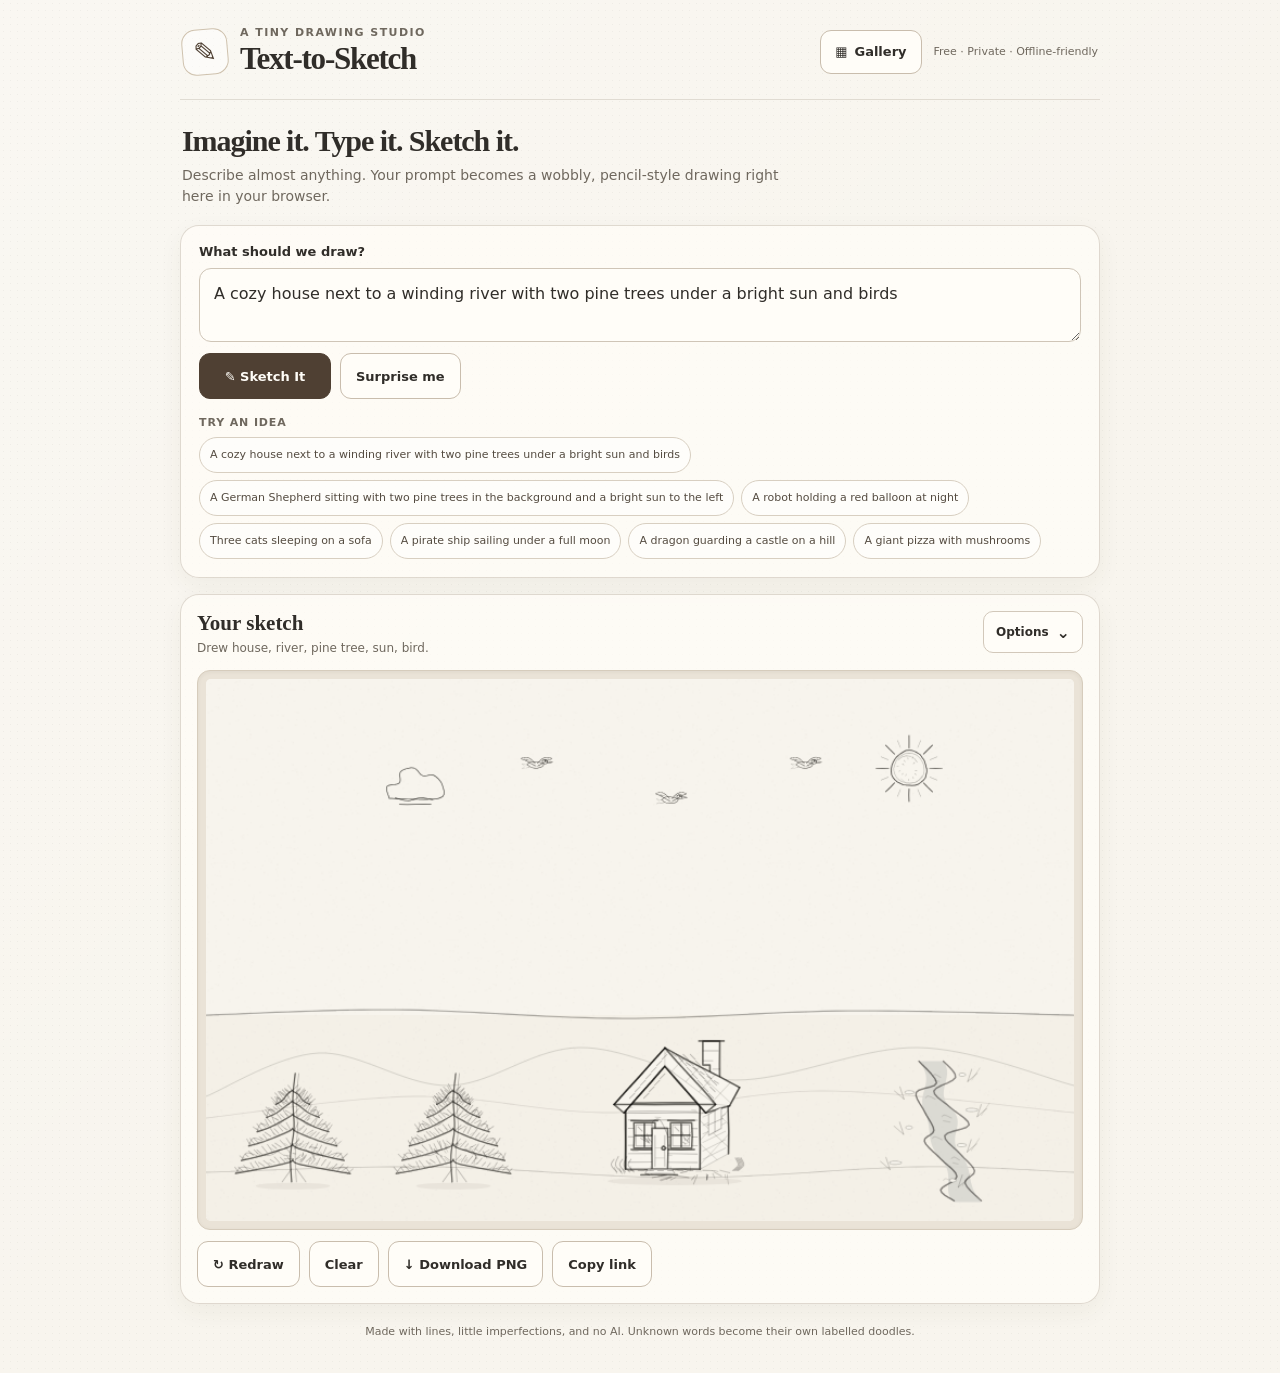
==== index.html @ 25297710 "Extract uploaded ZIP archives" ====
<!doctype html>
<html lang="en">
<head>
  <meta charset="utf-8">
  <meta name="viewport" content="width=device-width, initial-scale=1, viewport-fit=cover">
  <meta name="theme-color" content="#f8f5ee">
  <meta name="description" content="Turn a typed prompt into a hand-drawn pencil sketch. Free, private, offline-friendly and powered by procedural drawing.">
  <title>Text-to-Sketch — a little pencil magic</title>
  <link rel="stylesheet" href="./style.css">
</head>
<body>
  <main class="app-shell">
    <header class="site-header">
      <div class="brand-mark" aria-hidden="true">✎</div>
      <div>
        <p class="eyebrow">A tiny drawing studio</p>
        <h1>Text-to-Sketch</h1>
      </div>
      <nav class="site-nav" aria-label="Main navigation">
        <a class="header-link" href="./gallery.html"><span aria-hidden="true">▦</span> Gallery</a>
      </nav>
      <span class="offline-label">Free · Private · Offline-friendly</span>
    </header>

    <section class="intro" aria-labelledby="intro-title">
      <h2 id="intro-title">Imagine it. Type it. Sketch it.</h2>
      <p>Describe almost anything. Your prompt becomes a wobbly, pencil-style drawing right here in your browser.</p>
    </section>

    <section class="prompt-panel" aria-label="Sketch prompt">
      <label for="prompt">What should we draw?</label>
      <textarea id="prompt" rows="2" maxlength="500" placeholder="A fox reading a book under a tree…" enterkeyhint="go"></textarea>
      <div class="main-actions">
        <button id="sketch-button" class="button button-primary" type="button">✎ Sketch It</button>
        <button id="surprise-button" class="button button-secondary" type="button">Surprise me</button>
      </div>
      <div class="examples-heading">Try an idea</div>
      <div id="examples" class="example-chips" aria-label="Example prompts"></div>
    </section>

    <section id="canvas-wrap" class="canvas-panel" aria-label="Your sketch">
      <div class="canvas-toolbar">
        <div>
          <h2>Your sketch</h2>
          <p id="status" class="status" aria-live="polite" aria-atomic="true">Your sketch will appear here.</p>
        </div>
        <details class="options-menu">
          <summary>Options</summary>
          <div class="options-content">
            <label class="toggle-row" for="colors">
              <span><strong>Colored pencils</strong><small>Use gentle category colors</small></span>
              <input id="colors" type="checkbox">
            </label>
            <label for="background">Background
              <select id="background">
                <option value="auto" selected>Auto</option>
                <option value="scene">Scene</option>
                <option value="none">None</option>
              </select>
            </label>
            <label for="shape">Canvas shape
              <select id="shape">
                <option value="auto" selected>Auto (square on phones)</option>
                <option value="wide">Wide · 800 × 500</option>
                <option value="square">Square · 600 × 600</option>
                <option value="tall">Tall · 500 × 700</option>
              </select>
            </label>
          </div>
        </details>
      </div>
      <div class="paper-frame">
        <canvas id="sketch-canvas" width="800" height="500" role="img" aria-label="Your generated pencil sketch"></canvas>
      </div>
      <div class="canvas-actions">
        <button id="redraw-button" class="button button-secondary" type="button">↻ Redraw</button>
        <button id="clear-button" class="button button-secondary" type="button">Clear</button>
        <button id="download-button" class="button button-secondary" type="button">↓ Download PNG</button>
        <button id="copy-button" class="button button-secondary" type="button">Copy link</button>
      </div>
    </section>

    <footer class="site-footer">
      <p>Made with lines, little imperfections, and no AI. Unknown words become their own labelled doodles.</p>
    </footer>
  </main>

  <script src="./sketchEngine.js"></script>
  <script src="./strokeFont.js"></script>
  <script src="./objects.js"></script>
  <script src="./library/nature.js"></script>
  <script src="./library/animals.js"></script>
  <script src="./library/people.js"></script>
  <script src="./library/buildings.js"></script>
  <script src="./library/vehicles.js"></script>
  <script src="./library/food.js"></script>
  <script src="./library/household.js"></script>
  <script src="./library/tools-tech.js"></script>
  <script src="./library/space-sky.js"></script>
  <script src="./library/symbols.js"></script>
  <script src="./library/fantasy.js"></script>
  <script src="./library/detail-art.js"></script>
  <script src="./illustration-tools.js"></script>
  <script src="./library/advanced-illustrations.js"></script>
  <script src="./parser.js"></script>
  <script src="./layout.js"></script>
  <script src="./app.js"></script>
</body>
</html>
---- style.css ----
/* style.css — warm paper, clear controls and phone-first layout. */
:root {
  color-scheme: light;
  --paper: #f8f5ee;
  --paper-deep: #eee8dc;
  --ink: #302d29;
  --muted: #6f685e;
  --line: #d9d0c2;
  --accent: #705c49;
  --accent-dark: #4f4033;
  --focus: #315e80;
  font-family: ui-rounded, "Segoe UI", system-ui, -apple-system, BlinkMacSystemFont, sans-serif;
  font-synthesis: none;
  text-rendering: optimizeLegibility;
}

* {
  box-sizing: border-box;
}

html {
  min-width: 320px;
  background: var(--paper);
}

body {
  min-height: 100vh;
  margin: 0;
  color: var(--ink);
  background-color: var(--paper);
  background-image:
    radial-gradient(rgba(85, 72, 55, 0.055) 0.55px, transparent 0.7px),
    linear-gradient(135deg, rgba(255, 255, 255, 0.25), transparent 55%);
  background-size: 7px 7px, auto;
}

button,
textarea,
select,
input {
  font: inherit;
}

button,
select,
summary,
input {
  -webkit-tap-highlight-color: transparent;
}

button:focus-visible,
textarea:focus-visible,
select:focus-visible,
summary:focus-visible,
input:focus-visible {
  outline: 3px solid var(--focus);
  outline-offset: 3px;
}

.app-shell {
  width: min(100% - 28px, 920px);
  margin: 0 auto;
  padding: max(18px, env(safe-area-inset-top)) 0 max(28px, env(safe-area-inset-bottom));
}

.site-header {
  display: flex;
  align-items: center;
  gap: 12px;
  padding: 8px 2px 22px;
  border-bottom: 1px solid rgba(125, 111, 92, 0.2);
}

.site-nav {
  margin-left: auto;
}

.header-link {
  display: inline-flex;
  min-height: 44px;
  align-items: center;
  justify-content: center;
  gap: 7px;
  padding: 9px 14px;
  border: 1px solid #c9bdad;
  border-radius: 11px;
  color: var(--ink);
  background: #fffdf8;
  font-size: 13px;
  font-weight: 800;
  text-decoration: none;
  white-space: nowrap;
}

.header-link:hover {
  background: #f0e9dd;
}

.header-link:focus-visible {
  outline: 3px solid var(--focus);
  outline-offset: 3px;
}

.brand-mark {
  display: grid;
  width: 46px;
  height: 46px;
  flex: 0 0 46px;
  place-items: center;
  border: 1px solid #cfc2ae;
  border-radius: 14px;
  color: var(--accent-dark);
  background: rgba(255, 255, 255, 0.48);
  font-size: 28px;
  transform: rotate(-5deg);
}

.eyebrow {
  margin: 0 0 2px;
  color: var(--muted);
  font-size: 11px;
  font-weight: 800;
  letter-spacing: 0.13em;
  text-transform: uppercase;
}

h1,
h2,
p {
  margin-top: 0;
}

h1 {
  margin-bottom: 0;
  font-family: Georgia, "Times New Roman", serif;
  font-size: clamp(24px, 5vw, 31px);
  font-weight: 700;
  letter-spacing: -0.04em;
}

.offline-label {
  color: var(--muted);
  font-size: 11px;
  text-align: right;
}

.intro {
  padding: 24px 2px 18px;
}

.intro h2 {
  margin-bottom: 7px;
  font-family: Georgia, "Times New Roman", serif;
  font-size: clamp(22px, 4.6vw, 30px);
  letter-spacing: -0.035em;
}

.intro p {
  max-width: 620px;
  margin-bottom: 0;
  color: var(--muted);
  font-size: 14px;
  line-height: 1.5;
}

.prompt-panel,
.canvas-panel {
  border: 1px solid rgba(132, 117, 96, 0.25);
  border-radius: 19px;
  background: rgba(255, 253, 247, 0.74);
  box-shadow: 0 8px 24px rgba(81, 65, 43, 0.055);
}

.prompt-panel {
  padding: 18px;
}

.prompt-panel > label {
  display: block;
  margin-bottom: 9px;
  font-size: 13px;
  font-weight: 800;
}

textarea {
  display: block;
  width: 100%;
  min-height: 66px;
  resize: vertical;
  padding: 13px 14px;
  border: 1px solid #cfc5b7;
  border-radius: 12px;
  color: var(--ink);
  background: #fffdf8;
  font-size: 16px;
  line-height: 1.45;
}

textarea::placeholder {
  color: #8a8176;
}

.main-actions,
.canvas-actions {
  display: flex;
  flex-wrap: wrap;
  gap: 9px;
}

.main-actions {
  margin-top: 11px;
}

.button {
  display: inline-flex;
  min-height: 46px;
  align-items: center;
  justify-content: center;
  gap: 7px;
  padding: 10px 15px;
  border: 1px solid #c9bdad;
  border-radius: 11px;
  color: var(--ink);
  background: #fffdf8;
  cursor: pointer;
  font-size: 13px;
  font-weight: 750;
  transition: background-color 120ms ease, transform 120ms ease;
}

.button:active,
.example-chip:active {
  transform: translateY(1px);
}

.button-primary {
  min-width: 132px;
  border-color: var(--accent-dark);
  color: #fffdf8;
  background: var(--accent-dark);
}

.button-primary:hover {
  background: #675441;
}

.button-secondary:hover,
.example-chip:hover {
  background: #f0e9dd;
}

.examples-heading {
  margin: 17px 0 8px;
  color: var(--muted);
  font-size: 11px;
  font-weight: 800;
  letter-spacing: 0.08em;
  text-transform: uppercase;
}

.example-chips {
  display: flex;
  flex-wrap: wrap;
  gap: 7px;
}

.example-chip {
  min-height: 36px;
  padding: 7px 10px;
  border: 1px solid #d8cfc1;
  border-radius: 999px;
  color: #544b40;
  background: rgba(255, 255, 255, 0.56);
  cursor: pointer;
  font-size: 11px;
  line-height: 1.3;
  text-align: left;
}

.canvas-panel {
  margin-top: 16px;
  padding: 16px;
  scroll-margin-top: 12px;
}

.canvas-toolbar {
  display: flex;
  align-items: flex-start;
  justify-content: space-between;
  gap: 14px;
  margin-bottom: 12px;
}

.canvas-toolbar h2 {
  margin: 0 0 4px;
  font-family: Georgia, "Times New Roman", serif;
  font-size: 21px;
}

.status {
  max-width: 590px;
  margin: 0;
  color: var(--muted);
  font-size: 12px;
  line-height: 1.45;
}

.options-menu {
  position: relative;
  flex: 0 0 auto;
}

.options-menu summary {
  display: flex;
  min-height: 42px;
  align-items: center;
  padding: 7px 12px;
  border: 1px solid #d2c8ba;
  border-radius: 10px;
  background: #fffdf8;
  cursor: pointer;
  font-size: 12px;
  font-weight: 800;
  list-style: none;
}

.options-menu summary::-webkit-details-marker {
  display: none;
}

.options-menu summary::after {
  margin-left: 8px;
  content: "⌄";
  font-size: 16px;
}

.options-content {
  position: absolute;
  z-index: 3;
  top: calc(100% + 8px);
  right: 0;
  display: grid;
  width: min(280px, calc(100vw - 48px));
  gap: 13px;
  padding: 14px;
  border: 1px solid #d2c8ba;
  border-radius: 12px;
  background: #fffdf8;
  box-shadow: 0 12px 28px rgba(54, 44, 32, 0.14);
}

.options-content > label:not(.toggle-row) {
  display: grid;
  gap: 6px;
  font-size: 12px;
  font-weight: 750;
}

.options-content select {
  width: 100%;
  min-height: 40px;
  padding: 7px 9px;
  border: 1px solid #cfc5b7;
  border-radius: 8px;
  color: var(--ink);
  background: #fff;
  font-size: 13px;
}

.toggle-row {
  display: flex;
  align-items: center;
  justify-content: space-between;
  gap: 12px;
}

.toggle-row strong,
.toggle-row small {
  display: block;
}

.toggle-row strong {
  font-size: 12px;
}

.toggle-row small {
  margin-top: 3px;
  color: var(--muted);
  font-size: 10px;
}

.toggle-row input {
  width: 20px;
  height: 20px;
  accent-color: var(--accent-dark);
}

.paper-frame {
  overflow: hidden;
  padding: 8px;
  border: 1px solid #d6ccbc;
  border-radius: 13px;
  background: #eae3d7;
  box-shadow: inset 0 1px 4px rgba(59, 48, 34, 0.06);
}

#sketch-canvas {
  display: block;
  width: 100%;
  height: auto;
  max-width: 100%;
  border-radius: 5px;
  background: var(--paper);
  touch-action: pan-y;
}

.canvas-actions {
  margin-top: 11px;
}

.site-footer {
  padding: 20px 4px 4px;
  color: var(--muted);
  font-size: 11px;
  line-height: 1.5;
  text-align: center;
}

.site-footer p {
  margin-bottom: 0;
}

@media (max-width: 600px) {
  .app-shell {
    width: min(100% - 20px, 920px);
    padding-top: max(12px, env(safe-area-inset-top));
  }

  .site-header {
    gap: 9px;
    padding-bottom: 16px;
  }

  .brand-mark {
    width: 40px;
    height: 40px;
    flex-basis: 40px;
  }

  .offline-label {
    display: none;
  }

  .site-nav {
    margin-left: auto;
  }

  .header-link {
    min-height: 42px;
    padding: 8px 11px;
  }

  .intro {
    padding: 18px 2px 14px;
  }

  .prompt-panel,
  .canvas-panel {
    padding: 13px;
    border-radius: 15px;
  }

  .canvas-toolbar {
    gap: 8px;
  }

  .canvas-toolbar h2 {
    font-size: 19px;
  }

  .status {
    max-width: 220px;
    font-size: 11px;
  }

  .canvas-actions .button {
    flex: 1 1 calc(50% - 6px);
  }

  .main-actions .button {
    flex: 1 1 auto;
  }

  .paper-frame {
    padding: 5px;
  }
}

@media (prefers-reduced-motion: reduce) {
  *,
  *::before,
  *::after {
    scroll-behavior: auto !important;
    transition-duration: 0.01ms !important;
  }
}
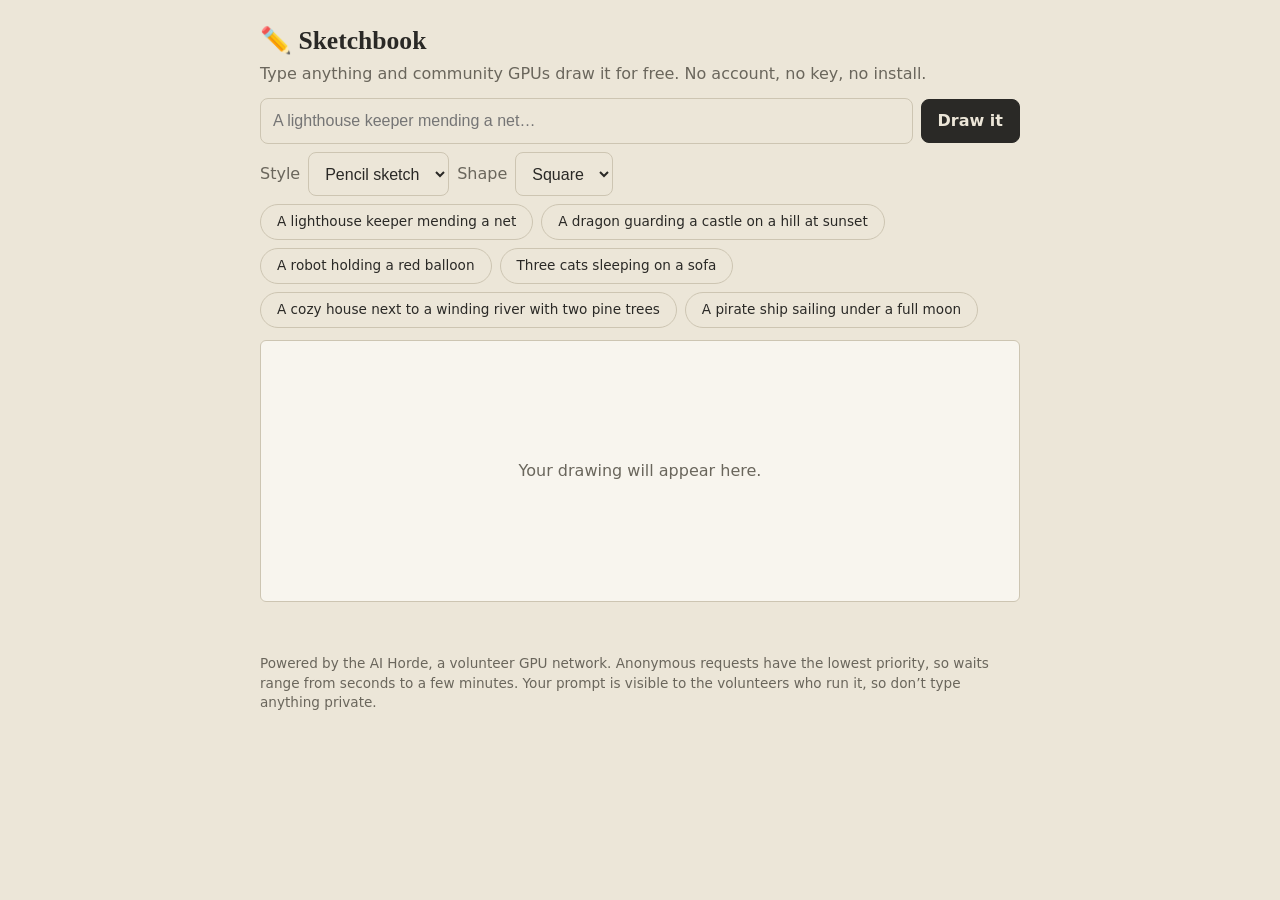
==== commit 2359b710: "Add files via upload" ====
--- a/index.html
+++ b/index.html
@@ -1,109 +1,83 @@
 <!doctype html>
-<html lang="en">
-<head>
-  <meta charset="utf-8">
-  <meta name="viewport" content="width=device-width, initial-scale=1, viewport-fit=cover">
-  <meta name="theme-color" content="#f8f5ee">
-  <meta name="description" content="Turn a typed prompt into a hand-drawn pencil sketch. Free, private, offline-friendly and powered by procedural drawing.">
-  <title>Text-to-Sketch — a little pencil magic</title>
-  <link rel="stylesheet" href="./style.css">
-</head>
-<body>
-  <main class="app-shell">
-    <header class="site-header">
-      <div class="brand-mark" aria-hidden="true">✎</div>
-      <div>
-        <p class="eyebrow">A tiny drawing studio</p>
-        <h1>Text-to-Sketch</h1>
-      </div>
-      <nav class="site-nav" aria-label="Main navigation">
-        <a class="header-link" href="./gallery.html"><span aria-hidden="true">▦</span> Gallery</a>
-      </nav>
-      <span class="offline-label">Free · Private · Offline-friendly</span>
-    </header>
-
-    <section class="intro" aria-labelledby="intro-title">
-      <h2 id="intro-title">Imagine it. Type it. Sketch it.</h2>
-      <p>Describe almost anything. Your prompt becomes a wobbly, pencil-style drawing right here in your browser.</p>
-    </section>
-
-    <section class="prompt-panel" aria-label="Sketch prompt">
-      <label for="prompt">What should we draw?</label>
-      <textarea id="prompt" rows="2" maxlength="500" placeholder="A fox reading a book under a tree…" enterkeyhint="go"></textarea>
-      <div class="main-actions">
-        <button id="sketch-button" class="button button-primary" type="button">✎ Sketch It</button>
-        <button id="surprise-button" class="button button-secondary" type="button">Surprise me</button>
-      </div>
-      <div class="examples-heading">Try an idea</div>
-      <div id="examples" class="example-chips" aria-label="Example prompts"></div>
-    </section>
-
-    <section id="canvas-wrap" class="canvas-panel" aria-label="Your sketch">
-      <div class="canvas-toolbar">
-        <div>
-          <h2>Your sketch</h2>
-          <p id="status" class="status" aria-live="polite" aria-atomic="true">Your sketch will appear here.</p>
-        </div>
-        <details class="options-menu">
-          <summary>Options</summary>
-          <div class="options-content">
-            <label class="toggle-row" for="colors">
-              <span><strong>Colored pencils</strong><small>Use gentle category colors</small></span>
-              <input id="colors" type="checkbox">
-            </label>
-            <label for="background">Background
-              <select id="background">
-                <option value="auto" selected>Auto</option>
-                <option value="scene">Scene</option>
-                <option value="none">None</option>
-              </select>
-            </label>
-            <label for="shape">Canvas shape
-              <select id="shape">
-                <option value="auto" selected>Auto (square on phones)</option>
-                <option value="wide">Wide · 800 × 500</option>
-                <option value="square">Square · 600 × 600</option>
-                <option value="tall">Tall · 500 × 700</option>
-              </select>
-            </label>
-          </div>
-        </details>
-      </div>
-      <div class="paper-frame">
-        <canvas id="sketch-canvas" width="800" height="500" role="img" aria-label="Your generated pencil sketch"></canvas>
-      </div>
-      <div class="canvas-actions">
-        <button id="redraw-button" class="button button-secondary" type="button">↻ Redraw</button>
-        <button id="clear-button" class="button button-secondary" type="button">Clear</button>
-        <button id="download-button" class="button button-secondary" type="button">↓ Download PNG</button>
-        <button id="copy-button" class="button button-secondary" type="button">Copy link</button>
-      </div>
-    </section>
-
-    <footer class="site-footer">
-      <p>Made with lines, little imperfections, and no AI. Unknown words become their own labelled doodles.</p>
-    </footer>
-  </main>
-
-  <script src="./sketchEngine.js"></script>
-  <script src="./strokeFont.js"></script>
-  <script src="./objects.js"></script>
-  <script src="./library/nature.js"></script>
-  <script src="./library/animals.js"></script>
-  <script src="./library/people.js"></script>
-  <script src="./library/buildings.js"></script>
-  <script src="./library/vehicles.js"></script>
-  <script src="./library/food.js"></script>
-  <script src="./library/household.js"></script>
-  <script src="./library/tools-tech.js"></script>
-  <script src="./library/space-sky.js"></script>
-  <script src="./library/symbols.js"></script>
-  <script src="./library/fantasy.js"></script>
-  <script src="./library/detail-art.js"></script>
-  <script src="./illustration-tools.js"></script>
-  <script src="./library/advanced-illustrations.js"></script>
-  <script src="./parser.js"></script>
-  <script src="./layout.js"></script>
-  <script src="./app.js"></script>
-</body>
-</html>
+<html lang="en"><head><meta charset="utf-8">
+<meta name="viewport" content="width=device-width, initial-scale=1, viewport-fit=cover">
+<meta name="color-scheme" content="light dark">
+<title>Sketchbook: free text-to-image</title>
+<style>
+:root{--bg:#ece6d8;--ink:#2a2926;--mut:#6a665c;--line:#cdc5b2;--paper:#f8f5ee;box-sizing:border-box;padding-top:env(safe-area-inset-top,0px);padding-bottom:env(safe-area-inset-bottom,0px)}
+@media (prefers-color-scheme:dark){:root:not([data-theme="light"]){--bg:#1c1b18;--ink:#ece7da;--mut:#a29c8c;--line:#3a3831}}
+:root[data-theme="dark"]{--bg:#1c1b18;--ink:#ece7da;--mut:#a29c8c;--line:#3a3831}
+html{scroll-padding-top:env(safe-area-inset-top,0px)}
+[hidden]{display:none!important}
+body{margin:0;background:var(--bg);color:var(--ink);font:16px/1.45 ui-sans-serif,system-ui,-apple-system,"Segoe UI",Roboto,sans-serif}
+main{max-width:760px;margin:0 auto;padding:16px}
+h1{font:600 1.6rem/1.2 Georgia,"Times New Roman",serif;margin:.4em 0 .2em}
+.sub,.hint{color:var(--mut);margin:.2em 0 .8em}.hint{font-size:.85rem}
+.row{display:flex;gap:8px;flex-wrap:wrap;align-items:center;margin:8px 0}
+input,select{min-height:44px;padding:0 12px;font-size:16px;border:1px solid var(--line);border-radius:8px;background:transparent;color:var(--ink)}
+input{flex:1 1 260px}
+select option{color:#000}
+button,.btn{display:inline-flex;align-items:center;min-height:44px;padding:0 16px;font:inherit;font-weight:600;border-radius:8px;border:1px solid var(--ink);background:var(--ink);color:var(--bg);cursor:pointer;text-decoration:none}
+button.g,.btn.g{background:transparent;color:var(--ink)}
+button:disabled{opacity:.5;cursor:wait}
+.chips button{font-weight:400;font-size:.85rem;min-height:36px;border-radius:99px;border-color:var(--line)}
+:focus-visible{outline:2px solid var(--ink);outline-offset:2px}
+.sheet{min-height:260px;display:flex;align-items:center;justify-content:center;background:var(--paper);color:#6a665c;border:1px solid var(--line);border-radius:6px;margin:12px 0;overflow:hidden}
+.sheet img{display:block;max-width:100%;height:auto}
+#st{min-height:1.5em;margin:.4em 0}
+label{display:flex;align-items:center;gap:8px;color:var(--mut)}
+</style></head><body><main>
+<h1>✏️ Sketchbook</h1>
+<p class="sub">Type anything and community GPUs draw it for free. No account, no key, no install.</p>
+<div class="row"><input id="q" aria-label="What should I draw?" placeholder="A lighthouse keeper mending a net…" enterkeyhint="go" autocomplete="off"><button id="go">Draw it</button></div>
+<div class="row"><label>Style <select id="sty"><option value="pencil">Pencil sketch</option><option value="ink">Ink drawing</option><option value="water">Watercolor</option><option value="none">No style</option></select></label>
+<label>Shape <select id="shp"><option value="sq">Square</option><option value="wide">Wide</option><option value="tall">Tall</option></select></label></div>
+<div class="row chips" id="ch"></div>
+<div class="sheet"><img id="img" alt="" hidden><p id="ph">Your drawing will appear here.</p></div>
+<p id="st" aria-live="polite"></p>
+<div class="row"><button id="cx" class="g" hidden>Cancel</button><a id="op" class="btn g" target="_blank" rel="noopener" hidden>Open full image</a><button id="sv" class="g" hidden>Save</button></div>
+<p class="hint">Powered by the AI Horde, a volunteer GPU network. Anonymous requests have the lowest priority, so waits range from seconds to a few minutes. Your prompt is visible to the volunteers who run it, so don’t type anything private.</p>
+</main>
+<script>
+(()=>{
+const API='https://aihorde.net/api/v2',KEY='0000000000',$=id=>document.getElementById(id);
+const q=$('q'),st=$('st'),img=$('img'),go=$('go'),cx=$('cx'),op=$('op'),sv=$('sv'),ph=$('ph');
+const NEG='### color, photo, text, watermark, signature, blurry, deformed, ugly';
+const STY={pencil:['pencil sketch of ',', graphite on paper, hand-drawn, cross-hatching, detailed shading, white paper background'],ink:['ink drawing of ',', pen and ink, bold linework, hatching, white background'],water:['watercolor painting of ',', soft washes, paper texture, delicate detail'],none:['','']};
+const SHP={sq:[512,512],wide:[576,448],tall:[448,576]};
+const sleep=ms=>new Promise(r=>setTimeout(r,ms));
+let tid=0,rid=null;
+async function api(path,opt){const r=await fetch(API+path,opt);let j=null;try{j=await r.json()}catch(e){}if(!r.ok)throw new Error((j&&(j.message||JSON.stringify(j.errors||j)))||('HTTP '+r.status));return j}
+function busy(b){go.disabled=b;cx.hidden=!b;if(b){op.hidden=sv.hidden=true}}
+async function draw(){
+const t=q.value.trim();if(!t){st.textContent='Type something to draw first.';return}
+const s=STY[$('sty').value],[w,h]=SHP[$('shp').value],id=++tid;
+busy(true);img.hidden=true;ph.hidden=false;ph.textContent='Drawing…';st.textContent='Sending your prompt…';
+try{
+const hd={'Content-Type':'application/json',apikey:KEY};
+const sub=await api('/generate/async',{method:'POST',headers:hd,body:JSON.stringify({prompt:s[0]+t+s[1]+' '+NEG,params:{sampler_name:'k_euler_a',cfg_scale:7,width:w,height:h,steps:25,n:1},nsfw:false,censor_nsfw:true,trusted_workers:false})});
+rid=sub.id;const t0=Date.now();
+while(id===tid){
+await sleep(2500);
+const c=await api('/generate/check/'+rid,{headers:{apikey:KEY}});
+if(c.faulted)throw new Error('the network could not complete this request. Try again.');
+if(c.done||c.finished)break;
+st.textContent=(c.processing?'Drawing… ':'In the queue… ')+(c.queue_position?'Position '+c.queue_position+'. ':'')+(c.wait_time?'About '+c.wait_time+' s.':'');
+if(Date.now()-t0>420000)throw new Error('timed out after 7 minutes because the queue is busy. Try again later.');
+}
+if(id!==tid)return;
+const res=await api('/generate/status/'+rid,{headers:{apikey:KEY}});
+const g=res.generations&&res.generations[0];
+if(!g||!g.img)throw new Error('no image came back (it may have been filtered). Try rewording.');
+img.src=g.img.indexOf('http')==0?g.img:'data:image/webp;base64,'+g.img;
+img.alt=t;img.hidden=false;ph.hidden=true;op.href=img.src;op.hidden=sv.hidden=false;
+st.textContent='Done'+(g.worker_name?' (drawn by a volunteer GPU).':'.');
+}catch(e){if(id===tid){ph.textContent='Nothing drawn yet.';st.textContent='Couldn’t draw that: '+e.message}}
+finally{if(id===tid)busy(false)}}
+cx.onclick=()=>{tid++;if(rid)fetch(API+'/generate/status/'+rid,{method:'DELETE',headers:{apikey:KEY}}).catch(()=>{});busy(false);ph.textContent='Cancelled.';st.textContent=''};
+sv.onclick=async()=>{try{const b=await (await fetch(img.src)).blob(),a=document.createElement('a');a.href=URL.createObjectURL(b);a.download='sketch.webp';a.click()}catch(e){window.open(img.src,'_blank')}};
+go.onclick=draw;
+q.addEventListener('keydown',e=>{if(e.key=='Enter'){q.blur();draw()}});
+['A lighthouse keeper mending a net','A dragon guarding a castle on a hill at sunset','A robot holding a red balloon','Three cats sleeping on a sofa','A cozy house next to a winding river with two pine trees','A pirate ship sailing under a full moon'].forEach(t=>{const b=document.createElement('button');b.className='g';b.textContent=t;b.onclick=()=>{q.value=t;draw()};$('ch').appendChild(b)});
+})();
+</script></body></html>
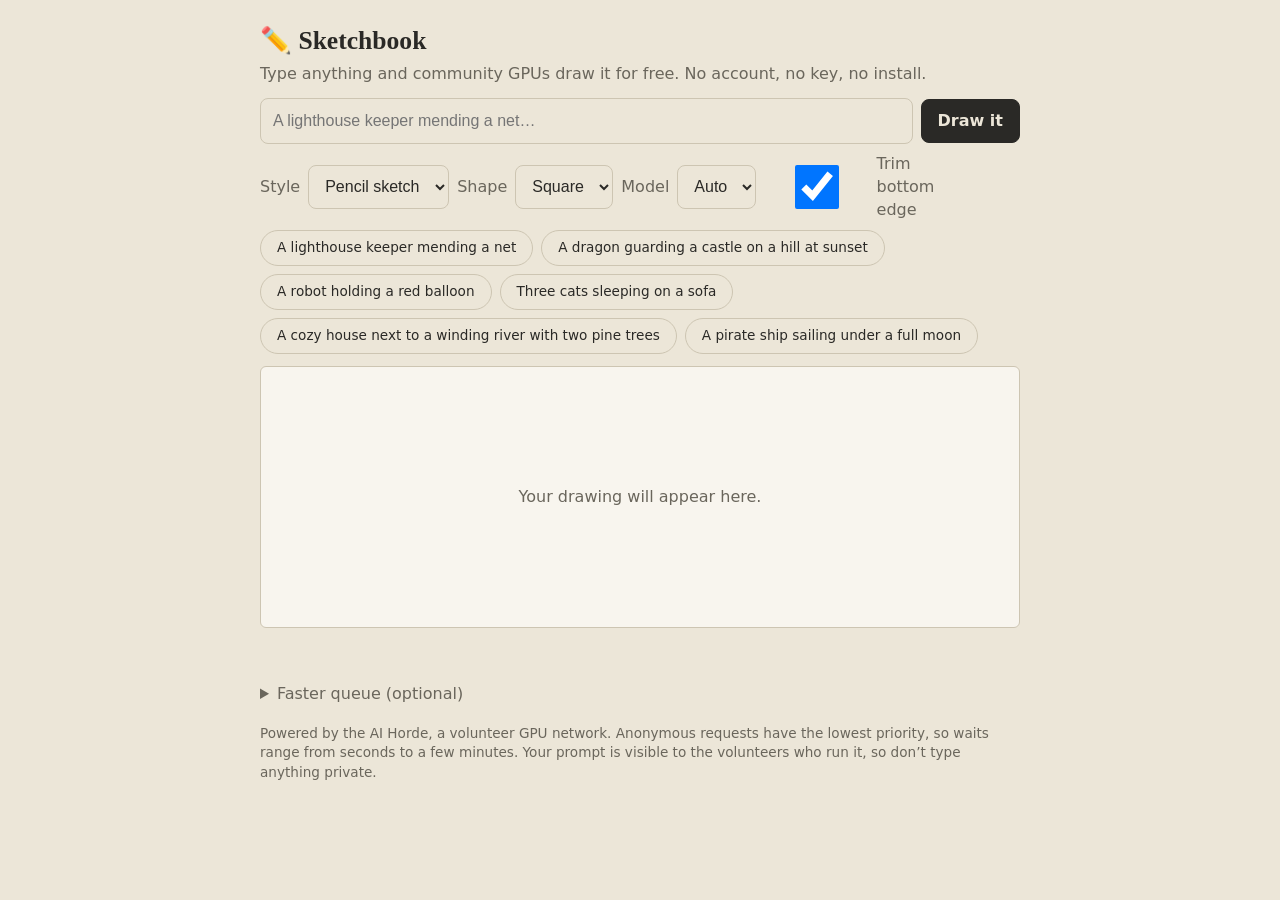
==== commit 8a78c8f6: "Add files via upload" ====
--- a/index.html
+++ b/index.html
@@ -26,24 +26,31 @@
 .sheet img{display:block;max-width:100%;height:auto}
 #st{min-height:1.5em;margin:.4em 0}
 label{display:flex;align-items:center;gap:8px;color:var(--mut)}
+.sheet.crop img{width:100%;height:auto;aspect-ratio:var(--ar);object-fit:cover;object-position:top}
+details{margin:10px 0;color:var(--mut)}summary{cursor:pointer;min-height:32px}
+details input{width:100%;box-sizing:border-box;margin-top:6px}
+select{max-width:100%}
 </style></head><body><main>
 <h1>✏️ Sketchbook</h1>
 <p class="sub">Type anything and community GPUs draw it for free. No account, no key, no install.</p>
 <div class="row"><input id="q" aria-label="What should I draw?" placeholder="A lighthouse keeper mending a net…" enterkeyhint="go" autocomplete="off"><button id="go">Draw it</button></div>
 <div class="row"><label>Style <select id="sty"><option value="pencil">Pencil sketch</option><option value="ink">Ink drawing</option><option value="water">Watercolor</option><option value="none">No style</option></select></label>
-<label>Shape <select id="shp"><option value="sq">Square</option><option value="wide">Wide</option><option value="tall">Tall</option></select></label></div>
+<label>Shape <select id="shp"><option value="sq">Square</option><option value="wide">Wide</option><option value="tall">Tall</option></select></label>
+<label>Model <select id="mdl"><option value="">Auto</option></select></label>
+<label><input type="checkbox" id="crp" checked> Trim bottom edge</label></div>
 <div class="row chips" id="ch"></div>
-<div class="sheet"><img id="img" alt="" hidden><p id="ph">Your drawing will appear here.</p></div>
+<div class="sheet" id="sheet"><img id="img" alt="" hidden><p id="ph">Your drawing will appear here.</p></div>
 <p id="st" aria-live="polite"></p>
 <div class="row"><button id="cx" class="g" hidden>Cancel</button><a id="op" class="btn g" target="_blank" rel="noopener" hidden>Open full image</a><button id="sv" class="g" hidden>Save</button></div>
+<details><summary>Faster queue (optional)</summary><p class="hint">A free AI Horde account gets higher priority than anonymous use. <a href="https://aihorde.net/register" target="_blank" rel="noopener">Register</a>, then paste your key here. It stays on this device.</p><input id="key" type="password" aria-label="AI Horde API key" placeholder="Your API key" autocomplete="off"></details>
 <p class="hint">Powered by the AI Horde, a volunteer GPU network. Anonymous requests have the lowest priority, so waits range from seconds to a few minutes. Your prompt is visible to the volunteers who run it, so don’t type anything private.</p>
 </main>
 <script>
 (()=>{
-const API='https://aihorde.net/api/v2',KEY='0000000000',$=id=>document.getElementById(id);
-const q=$('q'),st=$('st'),img=$('img'),go=$('go'),cx=$('cx'),op=$('op'),sv=$('sv'),ph=$('ph');
-const NEG='### color, photo, text, watermark, signature, blurry, deformed, ugly';
-const STY={pencil:['pencil sketch of ',', graphite on paper, hand-drawn, cross-hatching, detailed shading, white paper background'],ink:['ink drawing of ',', pen and ink, bold linework, hatching, white background'],water:['watercolor painting of ',', soft washes, paper texture, delicate detail'],none:['','']};
+const API='https://aihorde.net/api/v2',$=id=>document.getElementById(id);let KEY='0000000000';
+const q=$('q'),st=$('st'),img=$('img'),go=$('go'),cx=$('cx'),op=$('op'),sv=$('sv'),ph=$('ph'),mdl=$('mdl'),crp=$('crp'),keyIn=$('key'),sheet=$('sheet');
+const NEGB='(signature:1.5), (watermark:1.5), (text:1.4), letters, writing, caption, logo, border, frame, blurry, deformed, bad anatomy, extra limbs, duplicate, low quality';
+const STY={pencil:['detailed graphite pencil drawing of ',', fine cross-hatching, soft shading, hand-drawn artwork filling the whole frame, plain white background',', color, photo'],ink:['pen and ink drawing of ',', crisp linework, hatching, artwork filling the whole frame, plain white background',', color, photo'],water:['watercolor painting of ',', soft washes, delicate detail, artwork filling the whole frame',''],none:['','','']};
 const SHP={sq:[512,512],wide:[576,448],tall:[448,576]};
 const sleep=ms=>new Promise(r=>setTimeout(r,ms));
 let tid=0,rid=null;
@@ -51,11 +58,14 @@
 function busy(b){go.disabled=b;cx.hidden=!b;if(b){op.hidden=sv.hidden=true}}
 async function draw(){
 const t=q.value.trim();if(!t){st.textContent='Type something to draw first.';return}
-const s=STY[$('sty').value],[w,h]=SHP[$('shp').value],id=++tid;
+const s=STY[$('sty').value],m=mdl.value,fx=/flux/i.test(m),xl=/xl|pony|juggernaut|albedo/i.test(m),id=++tid,dim=$('shp').value,SZ={sq:[512,512],wide:[576,448],tall:[448,576]},BIG={sq:[1024,1024],wide:[1152,896],tall:[896,1152]};
+let [w,h]=(xl?BIG:SZ)[dim];KEY=keyIn.value.trim()||'0000000000';
 busy(true);img.hidden=true;ph.hidden=false;ph.textContent='Drawing…';st.textContent='Sending your prompt…';
 try{
 const hd={'Content-Type':'application/json',apikey:KEY};
-const sub=await api('/generate/async',{method:'POST',headers:hd,body:JSON.stringify({prompt:s[0]+t+s[1]+' '+NEG,params:{sampler_name:'k_euler_a',cfg_scale:7,width:w,height:h,steps:25,n:1},nsfw:false,censor_nsfw:true,trusted_workers:false})});
+const send=(w,h)=>api('/generate/async',{method:'POST',headers:hd,body:JSON.stringify({prompt:s[0]+t+s[1]+' ### '+NEGB+s[2],models:m?[m]:undefined,params:{sampler_name:fx?'k_euler':'k_euler_a',cfg_scale:fx?1:7,width:w,height:h,steps:fx?8:28,n:1},nsfw:false,censor_nsfw:true,trusted_workers:false})});
+let sub;try{sub=await send(w,h)}catch(e){if(xl&&/kudos/i.test(e.message)){[w,h]=SZ[dim];st.textContent='That size needs kudos, retrying smaller…';sub=await send(w,h)}else throw e}
+sheet.style.setProperty('--ar',(w/(h*.92)).toFixed(4));
 rid=sub.id;const t0=Date.now();
 while(id===tid){
 await sleep(2500);
@@ -70,13 +80,16 @@
 const g=res.generations&&res.generations[0];
 if(!g||!g.img)throw new Error('no image came back (it may have been filtered). Try rewording.');
 img.src=g.img.indexOf('http')==0?g.img:'data:image/webp;base64,'+g.img;
-img.alt=t;img.hidden=false;ph.hidden=true;op.href=img.src;op.hidden=sv.hidden=false;
-st.textContent='Done'+(g.worker_name?' (drawn by a volunteer GPU).':'.');
+img.alt=t;sheet.classList.toggle('crop',crp.checked);img.hidden=false;ph.hidden=true;op.href=img.src;op.hidden=sv.hidden=false;
+st.textContent='Done'+(g.model?' with '+g.model:'')+'.';
 }catch(e){if(id===tid){ph.textContent='Nothing drawn yet.';st.textContent='Couldn’t draw that: '+e.message}}
 finally{if(id===tid)busy(false)}}
 cx.onclick=()=>{tid++;if(rid)fetch(API+'/generate/status/'+rid,{method:'DELETE',headers:{apikey:KEY}}).catch(()=>{});busy(false);ph.textContent='Cancelled.';st.textContent=''};
-sv.onclick=async()=>{try{const b=await (await fetch(img.src)).blob(),a=document.createElement('a');a.href=URL.createObjectURL(b);a.download='sketch.webp';a.click()}catch(e){window.open(img.src,'_blank')}};
-go.onclick=draw;
+sv.onclick=async()=>{try{let o=await (await fetch(img.src)).blob();if(crp.checked){const bm=await createImageBitmap(o),c=document.createElement('canvas');c.width=bm.width;c.height=Math.round(bm.height*.92);c.getContext('2d').drawImage(bm,0,0);o=await new Promise(r=>c.toBlob(r,'image/png'))}const a=document.createElement('a');a.href=URL.createObjectURL(o);a.download=crp.checked?'sketch.png':'sketch.webp';a.click()}catch(e){window.open(img.src,'_blank')}};
+go.onclick=draw;crp.onchange=()=>sheet.classList.toggle('crop',crp.checked);
+try{keyIn.value=localStorage.getItem('horde_key')||''}catch(e){}
+keyIn.onchange=()=>{try{localStorage.setItem('horde_key',keyIn.value.trim())}catch(e){}};
+fetch(API+'/status/models?type=image').then(r=>r.json()).then(L=>{L.sort((a,b)=>b.count-a.count).slice(0,14).forEach(x=>{const o=document.createElement('option');o.value=x.name;o.textContent=x.name+' ('+x.count+' GPUs)';mdl.appendChild(o)})}).catch(()=>{});
 q.addEventListener('keydown',e=>{if(e.key=='Enter'){q.blur();draw()}});
 ['A lighthouse keeper mending a net','A dragon guarding a castle on a hill at sunset','A robot holding a red balloon','Three cats sleeping on a sofa','A cozy house next to a winding river with two pine trees','A pirate ship sailing under a full moon'].forEach(t=>{const b=document.createElement('button');b.className='g';b.textContent=t;b.onclick=()=>{q.value=t;draw()};$('ch').appendChild(b)});
 })();
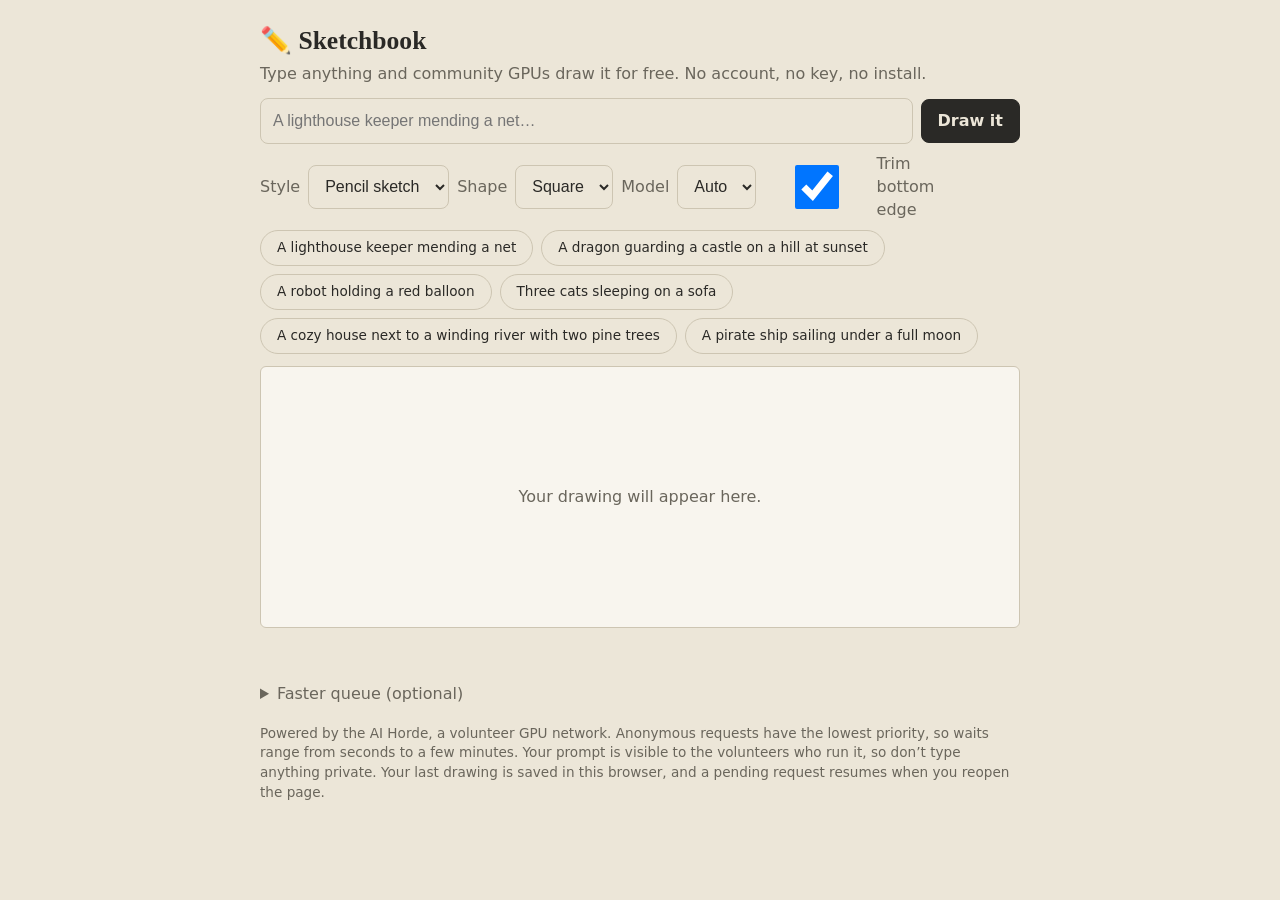
==== commit 905e0c9a: "Add files via upload" ====
--- a/index.html
+++ b/index.html
@@ -33,7 +33,7 @@
 </style></head><body><main>
 <h1>✏️ Sketchbook</h1>
 <p class="sub">Type anything and community GPUs draw it for free. No account, no key, no install.</p>
-<div class="row"><input id="q" aria-label="What should I draw?" placeholder="A lighthouse keeper mending a net…" enterkeyhint="go" autocomplete="off"><button id="go">Draw it</button></div>
+<div class="row"><input id="q" aria-label="What should I draw?" placeholder="A lighthouse keeper mending a net…" enterkeyhint="go" name="drawing-prompt" autocomplete="off" data-lpignore="true" data-1p-ignore><button id="go">Draw it</button></div>
 <div class="row"><label>Style <select id="sty"><option value="pencil">Pencil sketch</option><option value="ink">Ink drawing</option><option value="water">Watercolor</option><option value="none">No style</option></select></label>
 <label>Shape <select id="shp"><option value="sq">Square</option><option value="wide">Wide</option><option value="tall">Tall</option></select></label>
 <label>Model <select id="mdl"><option value="">Auto</option></select></label>
@@ -41,14 +41,14 @@
 <div class="row chips" id="ch"></div>
 <div class="sheet" id="sheet"><img id="img" alt="" hidden><p id="ph">Your drawing will appear here.</p></div>
 <p id="st" aria-live="polite"></p>
-<div class="row"><button id="cx" class="g" hidden>Cancel</button><a id="op" class="btn g" target="_blank" rel="noopener" hidden>Open full image</a><button id="sv" class="g" hidden>Save</button></div>
-<details><summary>Faster queue (optional)</summary><p class="hint">A free AI Horde account gets higher priority than anonymous use. <a href="https://aihorde.net/register" target="_blank" rel="noopener">Register</a>, then paste your key here. It stays on this device.</p><input id="key" type="password" aria-label="AI Horde API key" placeholder="Your API key" autocomplete="off"></details>
-<p class="hint">Powered by the AI Horde, a volunteer GPU network. Anonymous requests have the lowest priority, so waits range from seconds to a few minutes. Your prompt is visible to the volunteers who run it, so don’t type anything private.</p>
+<div class="row"><button id="cx" class="g" hidden>Cancel</button><button id="clr" class="g" hidden>Clear</button><a id="op" class="btn g" target="_blank" rel="noopener" hidden>Open full image</a><button id="sv" class="g" hidden>Save</button></div>
+<details><summary>Faster queue (optional)</summary><p class="hint">A free AI Horde account gets higher priority than anonymous use. <a href="https://aihorde.net/register" target="_blank" rel="noopener">Register</a>, then paste your key here. It stays on this device.</p><input id="key" type="text" name="horde-key" aria-label="AI Horde API key" placeholder="Your API key" autocomplete="off" autocapitalize="none" autocorrect="off" spellcheck="false" data-lpignore="true" data-1p-ignore readonly onfocus="this.removeAttribute('readonly')"></details>
+<p class="hint">Powered by the AI Horde, a volunteer GPU network. Anonymous requests have the lowest priority, so waits range from seconds to a few minutes. Your prompt is visible to the volunteers who run it, so don’t type anything private. Your last drawing is saved in this browser, and a pending request resumes when you reopen the page.</p>
 </main>
 <script>
 (()=>{
 const API='https://aihorde.net/api/v2',$=id=>document.getElementById(id);let KEY='0000000000';
-const q=$('q'),st=$('st'),img=$('img'),go=$('go'),cx=$('cx'),op=$('op'),sv=$('sv'),ph=$('ph'),mdl=$('mdl'),crp=$('crp'),keyIn=$('key'),sheet=$('sheet');
+const q=$('q'),st=$('st'),img=$('img'),go=$('go'),cx=$('cx'),op=$('op'),sv=$('sv'),ph=$('ph'),mdl=$('mdl'),crp=$('crp'),keyIn=$('key'),sheet=$('sheet'),clr=$('clr');
 const NEGB='(signature:1.5), (watermark:1.5), (text:1.4), letters, writing, caption, logo, border, frame, blurry, deformed, bad anatomy, extra limbs, duplicate, low quality';
 const STY={pencil:['detailed graphite pencil drawing of ',', fine cross-hatching, soft shading, hand-drawn artwork filling the whole frame, plain white background',', color, photo'],ink:['pen and ink drawing of ',', crisp linework, hatching, artwork filling the whole frame, plain white background',', color, photo'],water:['watercolor painting of ',', soft washes, delicate detail, artwork filling the whole frame',''],none:['','','']};
 const SHP={sq:[512,512],wide:[576,448],tall:[448,576]};
@@ -56,41 +56,71 @@
 let tid=0,rid=null;
 async function api(path,opt){const r=await fetch(API+path,opt);let j=null;try{j=await r.json()}catch(e){}if(!r.ok)throw new Error((j&&(j.message||JSON.stringify(j.errors||j)))||('HTTP '+r.status));return j}
 function busy(b){go.disabled=b;cx.hidden=!b;if(b){op.hidden=sv.hidden=true}}
+const LS={get:k=>{try{return JSON.parse(localStorage.getItem(k))}catch(e){return null}},set:(k,v)=>{try{localStorage.setItem(k,JSON.stringify(v));return true}catch(e){return false}},del:k=>{try{localStorage.removeItem(k)}catch(e){}}};
+const curKey=()=>{const kv=keyIn.value.trim();return /^[\w-]{16,40}$/.test(kv)?kv:'0000000000'};
+const b2d=b=>new Promise((ok,no)=>{const r=new FileReader();r.onload=()=>ok(r.result);r.onerror=no;r.readAsDataURL(b)});
+const setModel=m=>{if(m&&![...mdl.options].some(o=>o.value==m)){const o=document.createElement('option');o.value=o.textContent=m;mdl.appendChild(o)}mdl.value=m||''};
+img.onerror=()=>{if(img.getAttribute('src'))st.textContent='That image link has expired. Draw it again.'};
+let burl=null;
+async function show(src,meta){let u=src;if(src.indexOf('data:')==0){try{const b=await (await fetch(src)).blob();if(burl)URL.revokeObjectURL(burl);burl=u=URL.createObjectURL(b)}catch(e){}}
+img.src=u;img.alt=meta.prompt;sheet.style.setProperty('--ar',(meta.w/(meta.h*.92)).toFixed(4));sheet.classList.toggle('crop',crp.checked);img.hidden=false;ph.hidden=true;op.href=u;op.hidden=sv.hidden=clr.hidden=false}
+function showLast(rf){const l=LS.get('sk_last');if(!l||!l.src){img.hidden=true;ph.hidden=false;ph.textContent='Your drawing will appear here.';op.hidden=sv.hidden=clr.hidden=true;return false}
+if(rf){q.value=l.prompt;$('sty').value=l.style;$('shp').value=l.dim;setModel(l.model)}
+show(l.src,l);st.textContent='Your last drawing'+(l.temp?' (no local copy could be saved, so the link may have expired)':'')+'.';return true}
+async function keep(g,meta){let d=null;if(g.img.indexOf('http')!=0)d='data:image/webp;base64,'+g.img;else{try{const r=await fetch(g.img);if(!r.ok)throw 0;d=await b2d(await r.blob())}catch(e){}}
+LS.del('sk_last');if(d)return{src:d,saved:LS.set('sk_last',{...meta,src:d,when:Date.now()})};LS.set('sk_last',{...meta,src:g.img,temp:1,when:Date.now()});return{src:g.img,saved:false}}
 async function draw(){
 const t=q.value.trim();if(!t){st.textContent='Type something to draw first.';return}
 const s=STY[$('sty').value],m=mdl.value,fx=/flux/i.test(m),xl=/xl|pony|juggernaut|albedo/i.test(m),id=++tid,dim=$('shp').value,SZ={sq:[512,512],wide:[576,448],tall:[448,576]},BIG={sq:[1024,1024],wide:[1152,896],tall:[896,1152]};
-let [w,h]=(xl?BIG:SZ)[dim];KEY=keyIn.value.trim()||'0000000000';
+let [w,h]=(xl?BIG:SZ)[dim];KEY=curKey();
+const old=LS.get('sk_job');if(old)fetch(API+'/generate/status/'+old.id,{method:'DELETE',headers:{apikey:KEY}}).catch(()=>{});LS.del('sk_job');
 busy(true);img.hidden=true;ph.hidden=false;ph.textContent='Drawing…';st.textContent='Sending your prompt…';
 try{
 const hd={'Content-Type':'application/json',apikey:KEY};
 const send=(w,h)=>api('/generate/async',{method:'POST',headers:hd,body:JSON.stringify({prompt:s[0]+t+s[1]+' ### '+NEGB+s[2],models:m?[m]:undefined,params:{sampler_name:fx?'k_euler':'k_euler_a',cfg_scale:fx?1:7,width:w,height:h,steps:fx?8:28,n:1},nsfw:false,censor_nsfw:true,trusted_workers:false})});
 let sub;try{sub=await send(w,h)}catch(e){if(xl&&/kudos/i.test(e.message)){[w,h]=SZ[dim];st.textContent='That size needs kudos, retrying smaller…';sub=await send(w,h)}else throw e}
-sheet.style.setProperty('--ar',(w/(h*.92)).toFixed(4));
-rid=sub.id;const t0=Date.now();
+const job={id:sub.id,prompt:t,style:$('sty').value,model:m,dim,w,h,t0:Date.now()};
+LS.set('sk_job',job);
+await follow(job,id);
+}catch(e){if(id===tid){showLast()||(ph.textContent='Nothing drawn yet.');st.textContent='Couldn’t draw that: '+e.message;busy(false)}}}
+async function follow(job,id){
+rid=job.id;busy(true);img.hidden=true;ph.hidden=false;ph.textContent='Drawing…';
+try{
+const t0=job.t0;let fails=0,first=1;
 while(id===tid){
-await sleep(2500);
-const c=await api('/generate/check/'+rid,{headers:{apikey:KEY}});
+if(!first)await sleep(Date.now()-t0<60000?3000:Date.now()-t0<300000?5000:8000);
+first=0;
+if(id!==tid)return;
+let c;
+try{c=await api('/generate/check/'+rid,{headers:{apikey:KEY}});fails=0}
+catch(e){if(/not found|expired/i.test(e.message))throw e;if(++fails>10){e.keep=1;throw e}st.textContent='Connection hiccup, still trying…';continue}
 if(c.faulted)throw new Error('the network could not complete this request. Try again.');
+if(c.is_possible===false)throw new Error('no GPU online can run that model or size right now. Pick Auto or another model.');
 if(c.done||c.finished)break;
-st.textContent=(c.processing?'Drawing… ':'In the queue… ')+(c.queue_position?'Position '+c.queue_position+'. ':'')+(c.wait_time?'About '+c.wait_time+' s.':'');
-if(Date.now()-t0>420000)throw new Error('timed out after 7 minutes because the queue is busy. Try again later.');
+const sec=Math.round((Date.now()-t0)/1000);
+st.textContent=(c.processing?'Drawing… ':'In the queue… ')+(c.queue_position?'Position '+c.queue_position+'. ':'')+(c.wait_time?'About '+c.wait_time+' s. ':'')+'('+sec+' s so far)'+(sec>180&&!c.processing?' Busy right now: keep waiting, or Cancel and try Auto or another model.':'');
 }
 if(id!==tid)return;
-const res=await api('/generate/status/'+rid,{headers:{apikey:KEY}});
+let res;for(let n=0;;n++){try{res=await api('/generate/status/'+rid,{headers:{apikey:KEY}});break}catch(e){if(n>=3){e.keep=1;throw e}await sleep(4000*(n+1))}}
 const g=res.generations&&res.generations[0];
 if(!g||!g.img)throw new Error('no image came back (it may have been filtered). Try rewording.');
-img.src=g.img.indexOf('http')==0?g.img:'data:image/webp;base64,'+g.img;
-img.alt=t;sheet.classList.toggle('crop',crp.checked);img.hidden=false;ph.hidden=true;op.href=img.src;op.hidden=sv.hidden=false;
-st.textContent='Done'+(g.model?' with '+g.model:'')+'.';
-}catch(e){if(id===tid){ph.textContent='Nothing drawn yet.';st.textContent='Couldn’t draw that: '+e.message}}
+const meta={prompt:job.prompt,style:job.style,model:job.model,dim:job.dim,w:job.w,h:job.h},kept=await keep(g,meta);
+LS.del('sk_job');
+await show(kept.src,meta);
+st.textContent='Done'+(g.model?' with '+g.model:'')+(kept.saved?'. Saved in this browser.':'. Couldn’t save a copy in this browser, so use Save now.');
+}catch(e){if(id===tid){if(!e.keep)LS.del('sk_job');showLast()||(ph.textContent='Nothing drawn yet.');st.textContent=(e.keep?'Couldn’t reach the network, but your drawing is still pending. Reload this page to check again. ':'Couldn’t draw that: ')+e.message}}
 finally{if(id===tid)busy(false)}}
-cx.onclick=()=>{tid++;if(rid)fetch(API+'/generate/status/'+rid,{method:'DELETE',headers:{apikey:KEY}}).catch(()=>{});busy(false);ph.textContent='Cancelled.';st.textContent=''};
+cx.onclick=()=>{tid++;if(rid&&LS.get('sk_job'))fetch(API+'/generate/status/'+rid,{method:'DELETE',headers:{apikey:KEY}}).catch(()=>{});LS.del('sk_job');busy(false);showLast()||(ph.textContent='Cancelled.');st.textContent='Cancelled.'};
+clr.onclick=()=>{tid++;if(rid&&LS.get('sk_job'))fetch(API+'/generate/status/'+rid,{method:'DELETE',headers:{apikey:KEY}}).catch(()=>{});LS.del('sk_job');LS.del('sk_last');busy(false);img.hidden=true;ph.hidden=false;ph.textContent='Your drawing will appear here.';st.textContent='Cleared.';op.hidden=sv.hidden=clr.hidden=true};
 sv.onclick=async()=>{try{let o=await (await fetch(img.src)).blob();if(crp.checked){const bm=await createImageBitmap(o),c=document.createElement('canvas');c.width=bm.width;c.height=Math.round(bm.height*.92);c.getContext('2d').drawImage(bm,0,0);o=await new Promise(r=>c.toBlob(r,'image/png'))}const a=document.createElement('a');a.href=URL.createObjectURL(o);a.download=crp.checked?'sketch.png':'sketch.webp';a.click()}catch(e){window.open(img.src,'_blank')}};
 go.onclick=draw;crp.onchange=()=>sheet.classList.toggle('crop',crp.checked);
-try{keyIn.value=localStorage.getItem('horde_key')||''}catch(e){}
-keyIn.onchange=()=>{try{localStorage.setItem('horde_key',keyIn.value.trim())}catch(e){}};
-fetch(API+'/status/models?type=image').then(r=>r.json()).then(L=>{L.sort((a,b)=>b.count-a.count).slice(0,14).forEach(x=>{const o=document.createElement('option');o.value=x.name;o.textContent=x.name+' ('+x.count+' GPUs)';mdl.appendChild(o)})}).catch(()=>{});
+try{localStorage.removeItem('horde_key');keyIn.value=localStorage.getItem('horde_key_v2')||''}catch(e){}
+keyIn.onchange=()=>{try{localStorage.setItem('horde_key_v2',keyIn.value.trim())}catch(e){}};
+fetch(API+'/status/models?type=image').then(r=>r.json()).then(L=>{L.sort((a,b)=>b.count-a.count).slice(0,14).forEach(x=>{if([...mdl.options].some(z=>z.value==x.name))return;const o=document.createElement('option');o.value=x.name;o.textContent=x.name+' ('+x.count+' GPUs)';mdl.appendChild(o)})}).catch(()=>{});
 q.addEventListener('keydown',e=>{if(e.key=='Enter'){q.blur();draw()}});
+const j0=LS.get('sk_job');
+if(j0&&j0.id&&Date.now()-j0.t0<3*3600e3){KEY=curKey();q.value=j0.prompt;$('sty').value=j0.style;$('shp').value=j0.dim;setModel(j0.model);st.textContent='Picking up your drawing…';follow(j0,++tid)}
+else{if(j0)LS.del('sk_job');showLast(1)}
 ['A lighthouse keeper mending a net','A dragon guarding a castle on a hill at sunset','A robot holding a red balloon','Three cats sleeping on a sofa','A cozy house next to a winding river with two pine trees','A pirate ship sailing under a full moon'].forEach(t=>{const b=document.createElement('button');b.className='g';b.textContent=t;b.onclick=()=>{q.value=t;draw()};$('ch').appendChild(b)});
 })();
 </script></body></html>
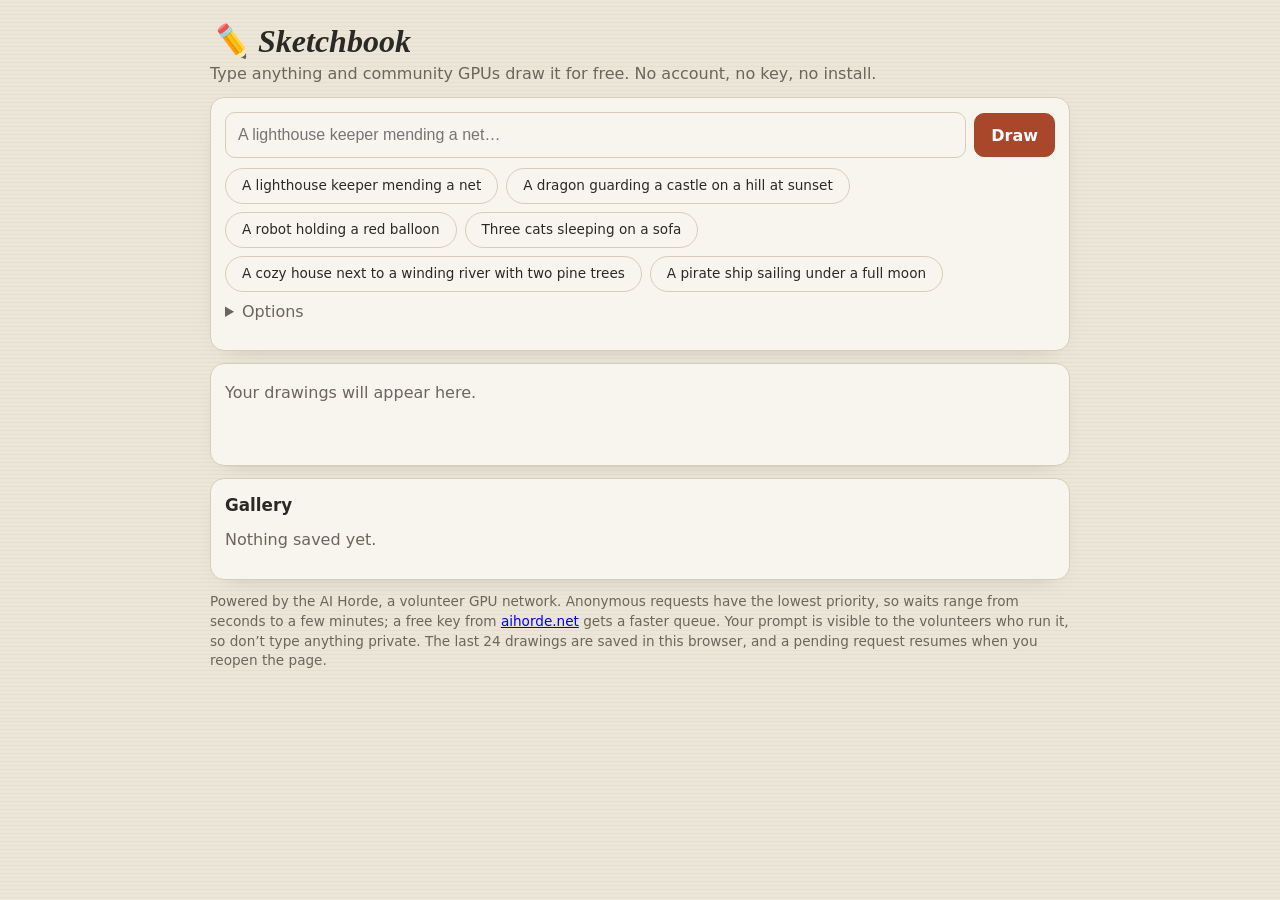
==== commit a0d5c91f: "Add files via upload" ====
--- a/index.html
+++ b/index.html
@@ -4,123 +4,179 @@
 <meta name="color-scheme" content="light dark">
 <title>Sketchbook: free text-to-image</title>
 <style>
-:root{--bg:#ece6d8;--ink:#2a2926;--mut:#6a665c;--line:#cdc5b2;--paper:#f8f5ee;box-sizing:border-box;padding-top:env(safe-area-inset-top,0px);padding-bottom:env(safe-area-inset-bottom,0px)}
-@media (prefers-color-scheme:dark){:root:not([data-theme="light"]){--bg:#1c1b18;--ink:#ece7da;--mut:#a29c8c;--line:#3a3831}}
-:root[data-theme="dark"]{--bg:#1c1b18;--ink:#ece7da;--mut:#a29c8c;--line:#3a3831}
+:root{--bg:#ece6d8;--card:#f8f5ee;--ink:#2a2926;--mut:#6a665c;--line:#d6cdb9;--acc:#a9472b;--ai:#fff;box-sizing:border-box;padding-top:env(safe-area-inset-top,0px);padding-bottom:env(safe-area-inset-bottom,0px)}
+@media (prefers-color-scheme:dark){:root:not([data-theme="light"]){--bg:#171613;--card:#211f1b;--ink:#ece7da;--mut:#a29c8c;--line:#3a3831;--acc:#d9784f;--ai:#1a1209}}
+:root[data-theme="dark"]{--bg:#171613;--card:#211f1b;--ink:#ece7da;--mut:#a29c8c;--line:#3a3831;--acc:#d9784f;--ai:#1a1209}
 html{scroll-padding-top:env(safe-area-inset-top,0px)}
 [hidden]{display:none!important}
-body{margin:0;background:var(--bg);color:var(--ink);font:16px/1.45 ui-sans-serif,system-ui,-apple-system,"Segoe UI",Roboto,sans-serif}
-main{max-width:760px;margin:0 auto;padding:16px}
-h1{font:600 1.6rem/1.2 Georgia,"Times New Roman",serif;margin:.4em 0 .2em}
-.sub,.hint{color:var(--mut);margin:.2em 0 .8em}.hint{font-size:.85rem}
-.row{display:flex;gap:8px;flex-wrap:wrap;align-items:center;margin:8px 0}
-input,select{min-height:44px;padding:0 12px;font-size:16px;border:1px solid var(--line);border-radius:8px;background:transparent;color:var(--ink)}
-input{flex:1 1 260px}
+body{margin:0;background:var(--bg) repeating-linear-gradient(0deg,rgba(128,118,96,.06) 0 1px,transparent 1px 4px);color:var(--ink);font:16px/1.45 ui-sans-serif,system-ui,-apple-system,"Segoe UI",Roboto,sans-serif}
+main{max-width:860px;margin:0 auto;padding:14px 14px 40px}
+h1{font:italic 600 2rem/1.1 Georgia,"Times New Roman",serif;margin:.3em 0 .1em}
+h2{font-size:1.05rem;margin:0}
+.sub,.hint,.ph{color:var(--mut);margin:.2em 0 .6em}.hint{font-size:.85rem}
+.card{background:var(--card);border:1px solid var(--line);border-radius:14px;padding:14px;margin:12px 0;box-shadow:0 8px 24px -18px rgba(0,0,0,.35)}
+.row{display:flex;gap:8px;flex-wrap:wrap;align-items:center}.between{justify-content:space-between}
+input,select{min-height:44px;padding:0 12px;font-size:16px;border:1px solid var(--line);border-radius:10px;background:transparent;color:var(--ink);max-width:100%}
 select option{color:#000}
-button,.btn{display:inline-flex;align-items:center;min-height:44px;padding:0 16px;font:inherit;font-weight:600;border-radius:8px;border:1px solid var(--ink);background:var(--ink);color:var(--bg);cursor:pointer;text-decoration:none}
-button.g,.btn.g{background:transparent;color:var(--ink)}
+#q{flex:1 1 240px}
+button,.btn{display:inline-flex;align-items:center;justify-content:center;min-height:44px;padding:0 16px;font:inherit;font-weight:600;border-radius:10px;border:1px solid var(--ink);background:transparent;color:var(--ink);cursor:pointer;text-decoration:none}
+.pri{background:var(--acc);border-color:var(--acc);color:var(--ai)}
 button:disabled{opacity:.5;cursor:wait}
-.chips button{font-weight:400;font-size:.85rem;min-height:36px;border-radius:99px;border-color:var(--line)}
-:focus-visible{outline:2px solid var(--ink);outline-offset:2px}
-.sheet{min-height:260px;display:flex;align-items:center;justify-content:center;background:var(--paper);color:#6a665c;border:1px solid var(--line);border-radius:6px;margin:12px 0;overflow:hidden}
-.sheet img{display:block;max-width:100%;height:auto}
-#st{min-height:1.5em;margin:.4em 0}
-label{display:flex;align-items:center;gap:8px;color:var(--mut)}
-.sheet.crop img{width:100%;height:auto;aspect-ratio:var(--ar);object-fit:cover;object-position:top}
-details{margin:10px 0;color:var(--mut)}summary{cursor:pointer;min-height:32px}
-details input{width:100%;box-sizing:border-box;margin-top:6px}
-select{max-width:100%}
+.chips{display:flex;gap:8px;flex-wrap:wrap;margin:10px 0 4px}.chips button{font-weight:400;font-size:.85rem;min-height:36px;border-radius:99px;border-color:var(--line)}
+summary{cursor:pointer;color:var(--mut);min-height:32px;padding:4px 0}
+.grid{display:grid;grid-template-columns:repeat(auto-fit,minmax(150px,1fr));gap:10px;margin-top:8px}
+.grid label{display:flex;flex-direction:column;gap:4px;font-size:.85rem;color:var(--mut)}.grid .wide{grid-column:1/-1}.grid .ck{flex-direction:row;align-items:center;gap:8px}
+.grid input[type=checkbox]{min-height:0;width:20px;height:20px}
+:focus-visible{outline:2px solid var(--acc);outline-offset:2px}
+.res{display:grid;grid-template-columns:repeat(auto-fit,minmax(min(100%,230px),1fr));gap:10px}
+.res figure{margin:0}.res img{display:block;width:100%;height:auto;border-radius:8px;cursor:zoom-in;background:#fff}
+.res.crop img{aspect-ratio:var(--ar);object-fit:cover;object-position:top}
+.sk{aspect-ratio:var(--ar,1);border-radius:8px;background:linear-gradient(100deg,var(--line) 30%,transparent 50%,var(--line) 70%);background-size:200% 100%;animation:sh 1.4s linear infinite}
+@keyframes sh{to{background-position:-200% 0}}
+#bar{height:4px;background:var(--line);border-radius:4px;overflow:hidden;margin-bottom:10px}
+#bar i{display:block;height:100%;width:30%;background:var(--acc);animation:ind 1.2s ease-in-out infinite}
+#bar.set i{animation:none;transition:width .6s}
+@keyframes ind{from{margin-left:-30%}to{margin-left:100%}}
+#st{min-height:1.5em;margin:.6em 0 .2em}
+.gal{display:flex;gap:8px;overflow-x:auto;padding:8px 0 4px}.gal button{flex:0 0 auto;padding:0;min-height:0;border-color:var(--line);overflow:hidden}.gal img{display:block;height:84px;width:auto}
+dialog{border:0;border-radius:14px;padding:12px;max-width:min(94vw,900px);background:var(--card);color:var(--ink)}
+dialog::backdrop{background:rgba(0,0,0,.6)}
+dialog img{display:block;max-width:100%;max-height:68vh;margin:0 auto 8px;border-radius:8px}
+@media (prefers-reduced-motion:reduce){.sk,#bar i{animation:none}}
 </style></head><body><main>
 <h1>✏️ Sketchbook</h1>
 <p class="sub">Type anything and community GPUs draw it for free. No account, no key, no install.</p>
-<div class="row"><input id="q" aria-label="What should I draw?" placeholder="A lighthouse keeper mending a net…" enterkeyhint="go" name="drawing-prompt" autocomplete="off" data-lpignore="true" data-1p-ignore><button id="go">Draw it</button></div>
-<div class="row"><label>Style <select id="sty"><option value="pencil">Pencil sketch</option><option value="ink">Ink drawing</option><option value="water">Watercolor</option><option value="none">No style</option></select></label>
-<label>Shape <select id="shp"><option value="sq">Square</option><option value="wide">Wide</option><option value="tall">Tall</option></select></label>
-<label>Model <select id="mdl"><option value="">Auto</option></select></label>
-<label><input type="checkbox" id="crp" checked> Trim bottom edge</label></div>
-<div class="row chips" id="ch"></div>
-<div class="sheet" id="sheet"><img id="img" alt="" hidden><p id="ph">Your drawing will appear here.</p></div>
-<p id="st" aria-live="polite"></p>
-<div class="row"><button id="cx" class="g" hidden>Cancel</button><button id="clr" class="g" hidden>Clear</button><a id="op" class="btn g" target="_blank" rel="noopener" hidden>Open full image</a><button id="sv" class="g" hidden>Save</button></div>
-<details><summary>Faster queue (optional)</summary><p class="hint">A free AI Horde account gets higher priority than anonymous use. <a href="https://aihorde.net/register" target="_blank" rel="noopener">Register</a>, then paste your key here. It stays on this device.</p><input id="key" type="text" name="horde-key" aria-label="AI Horde API key" placeholder="Your API key" autocomplete="off" autocapitalize="none" autocorrect="off" spellcheck="false" data-lpignore="true" data-1p-ignore readonly onfocus="this.removeAttribute('readonly')"></details>
-<p class="hint">Powered by the AI Horde, a volunteer GPU network. Anonymous requests have the lowest priority, so waits range from seconds to a few minutes. Your prompt is visible to the volunteers who run it, so don’t type anything private. Your last drawing is saved in this browser, and a pending request resumes when you reopen the page.</p>
+<section class="card">
+<div class="row"><input id="q" aria-label="What should I draw?" placeholder="A lighthouse keeper mending a net…" enterkeyhint="go" name="drawing-prompt" autocomplete="off" data-lpignore="true" data-1p-ignore><button id="go" class="pri">Draw</button></div>
+<div class="chips" id="ch"></div>
+<details><summary>Options</summary><div class="grid">
+<label>Style<select id="sty"><option value="pencil">Pencil sketch</option><option value="ink">Ink drawing</option><option value="water">Watercolor</option><option value="none">No style</option></select></label>
+<label>Shape<select id="shp"><option value="sq">Square</option><option value="wide">Wide</option><option value="tall">Tall</option></select></label>
+<label>Versions<select id="num"><option>1</option><option selected>2</option><option>4</option></select></label>
+<label>Model<select id="mdl"><option value="">Fast (any GPU)</option><option value="*best">Best quality (slower)</option></select></label>
+<label class="ck"><input type="checkbox" id="crp" checked> Trim bottom edge</label>
+<label class="wide">Free AI Horde key (optional, faster queue)<input id="key" type="text" name="horde-key" placeholder="Your API key" autocomplete="off" autocapitalize="none" autocorrect="off" spellcheck="false" data-lpignore="true" data-1p-ignore readonly onfocus="this.removeAttribute('readonly')"></label>
+</div></details>
+</section>
+<section class="card"><div id="bar" hidden><i></i></div><div id="res" class="res"><p class="ph">Your drawings will appear here.</p></div><p id="st" aria-live="polite"></p><div class="row"><button id="cx" hidden>Cancel</button></div></section>
+<section class="card"><div class="row between"><h2>Gallery</h2><button id="gclr" hidden>Clear all</button></div><div id="gal" class="gal"></div></section>
+<p class="hint">Powered by the AI Horde, a volunteer GPU network. Anonymous requests have the lowest priority, so waits range from seconds to a few minutes; a free key from <a href="https://aihorde.net/register" target="_blank" rel="noopener">aihorde.net</a> gets a faster queue. Your prompt is visible to the volunteers who run it, so don’t type anything private. The last 24 drawings are saved in this browser, and a pending request resumes when you reopen the page.</p>
 </main>
+<dialog id="lb"><img id="lbi" alt=""><p id="lbp" class="hint"></p><div class="row"><button id="lbs" class="pri">Save</button><a id="lbo" class="btn" target="_blank" rel="noopener">Open</a><button id="lbd">Delete</button><button id="lbc" onclick="this.closest('dialog').close()">Close</button></div></dialog>
 <script>
 (()=>{
-const API='https://aihorde.net/api/v2',$=id=>document.getElementById(id);let KEY='0000000000';
-const q=$('q'),st=$('st'),img=$('img'),go=$('go'),cx=$('cx'),op=$('op'),sv=$('sv'),ph=$('ph'),mdl=$('mdl'),crp=$('crp'),keyIn=$('key'),sheet=$('sheet'),clr=$('clr');
-const NEGB='(signature:1.5), (watermark:1.5), (text:1.4), letters, writing, caption, logo, border, frame, blurry, deformed, bad anatomy, extra limbs, duplicate, low quality';
+const API='https://aihorde.net/api/v2',$=id=>document.getElementById(id),sleep=ms=>new Promise(r=>setTimeout(r,ms));
+const q=$('q'),st=$('st'),go=$('go'),cx=$('cx'),res=$('res'),bar=$('bar'),mdl=$('mdl'),crp=$('crp'),keyIn=$('key'),gal=$('gal'),lb=$('lb'),lbi=$('lbi'),sh=$('shp'),sty=$('sty'),num=$('num'),gclr=$('gclr');
+let KEY='0000000000',tid=0,rid=null,MODELS=[],urls=[],gurls=[],MEM=[],lbe=null,lbu=null;
+const NEGB='(nsfw:1.5), nude, naked, nipples, cleavage, lingerie, underwear, suggestive, revealing clothes, (signature:1.5), (watermark:1.5), (text:1.4), letters, writing, caption, logo, border, frame, blurry, deformed, bad anatomy, extra limbs, duplicate, low quality';
 const STY={pencil:['detailed graphite pencil drawing of ',', fine cross-hatching, soft shading, hand-drawn artwork filling the whole frame, plain white background',', color, photo'],ink:['pen and ink drawing of ',', crisp linework, hatching, artwork filling the whole frame, plain white background',', color, photo'],water:['watercolor painting of ',', soft washes, delicate detail, artwork filling the whole frame',''],none:['','','']};
-const SHP={sq:[512,512],wide:[576,448],tall:[448,576]};
-const sleep=ms=>new Promise(r=>setTimeout(r,ms));
-let tid=0,rid=null;
-async function api(path,opt){const r=await fetch(API+path,opt);let j=null;try{j=await r.json()}catch(e){}if(!r.ok)throw new Error((j&&(j.message||JSON.stringify(j.errors||j)))||('HTTP '+r.status));return j}
-function busy(b){go.disabled=b;cx.hidden=!b;if(b){op.hidden=sv.hidden=true}}
+const DIMS={sq:[512,512],wide:[576,448],tall:[448,576]},BIG={sq:[1024,1024],wide:[1152,896],tall:[896,1152]};
 const LS={get:k=>{try{return JSON.parse(localStorage.getItem(k))}catch(e){return null}},set:(k,v)=>{try{localStorage.setItem(k,JSON.stringify(v));return true}catch(e){return false}},del:k=>{try{localStorage.removeItem(k)}catch(e){}}};
 const curKey=()=>{const kv=keyIn.value.trim();return /^[\w-]{16,40}$/.test(kv)?kv:'0000000000'};
-const b2d=b=>new Promise((ok,no)=>{const r=new FileReader();r.onload=()=>ok(r.result);r.onerror=no;r.readAsDataURL(b)});
+async function api(path,opt){const r=await fetch(API+path,opt);let j=null;try{j=await r.json()}catch(e){}if(!r.ok)throw new Error((j&&(j.message||JSON.stringify(j.errors||j)))||('HTTP '+r.status));return j}
+const cancelReq=id=>fetch(API+'/generate/status/'+id,{method:'DELETE',headers:{apikey:KEY}}).catch(()=>{});
+// ---- gallery storage (IndexedDB, memory fallback) ----
+const DB=new Promise((ok,no)=>{try{const r=indexedDB.open('sketchbook',1);r.onupgradeneeded=()=>r.result.createObjectStore('g',{keyPath:'id'});r.onsuccess=()=>ok(r.result);r.onerror=()=>no(r.error)}catch(e){no(e)}});
+const tx=(m,f)=>DB.then(db=>new Promise((ok,no)=>{const t=db.transaction('g',m),r=f(t.objectStore('g'));t.oncomplete=()=>ok(r.result);t.onerror=t.onabort=()=>no(t.error)}));
+const gAll=()=>tx('readonly',s=>s.getAll()).catch(()=>MEM).then(a=>(a||[]).slice().sort((x,y)=>y.when-x.when||x.idx-y.idx));
+const gPut=e=>tx('readwrite',s=>s.put(e)).catch(()=>{MEM.push(e)});
+const gDel=id=>tx('readwrite',s=>s.delete(id)).catch(()=>{MEM=MEM.filter(e=>e.id!=id)});
+const gClr=()=>tx('readwrite',s=>s.clear()).catch(()=>{}).then(()=>{MEM=[]});
+const mkUrl=(e,arr)=>{if(!e.blob)return e.url;const u=URL.createObjectURL(e.blob);arr.push(u);return u};
+// ---- rendering ----
+function showGroup(es){urls.forEach(u=>URL.revokeObjectURL(u));urls=[];res.innerHTML='';
+if(!es.length){res.innerHTML='<p class="ph">Your drawings will appear here.</p>';return}
+res.style.setProperty('--ar',(es[0].w/(es[0].h*.92)).toFixed(4));res.className='res'+(crp.checked?' crop':'');
+es.forEach(e=>{const f=document.createElement('figure'),i=new Image();i.src=mkUrl(e,urls);i.alt=e.prompt;i.onclick=()=>openLb(e);f.appendChild(i);res.appendChild(f)})}
+function lastShow(all){if(!all||!all.length)return showGroup([]);const g=all[0].group;showGroup(all.filter(e=>e.group==g).sort((a,b)=>a.idx-b.idx))}
+async function refreshGal(){const all=await gAll();gurls.forEach(u=>URL.revokeObjectURL(u));gurls=[];gal.innerHTML='';gclr.hidden=!all.length;
+if(!all.length)gal.innerHTML='<p class="ph">Nothing saved yet.</p>';
+all.forEach(e=>{const b=document.createElement('button'),i=new Image();i.src=mkUrl(e,gurls);i.alt=e.prompt;b.title=e.prompt;b.appendChild(i);b.onclick=()=>openLb(e);gal.appendChild(b)});return all}
+function openLb(e){lbe=e;if(lbu&&lbe.blob)URL.revokeObjectURL(lbu);lbu=e.blob?URL.createObjectURL(e.blob):e.url;lbi.src=lbu;lbi.alt=e.prompt;$('lbp').textContent=e.prompt+(e.model?' · '+e.model:'');$('lbo').href=lbu;lb.showModal?lb.showModal():lb.setAttribute('open','')}
+$('lbs').onclick=async()=>{try{let b=lbe.blob||await (await fetch(lbe.url)).blob(),name='sketch.webp';
+if(crp.checked){const bm=await createImageBitmap(b),c=document.createElement('canvas');c.width=bm.width;c.height=Math.round(bm.height*.92);c.getContext('2d').drawImage(bm,0,0);b=await new Promise(r=>c.toBlob(r,'image/png'));name='sketch.png'}
+const a=document.createElement('a');a.href=URL.createObjectURL(b);a.download=name;a.click()}catch(e){window.open(lbu,'_blank')}};
+$('lbd').onclick=async()=>{await gDel(lbe.id);lb.close?lb.close():lb.removeAttribute('open');lastShow(await refreshGal())};
+function busy(b,job){go.disabled=b;cx.hidden=!b;bar.hidden=!b;if(b){const n=job?job.num:+num.value,d=job?[job.w,job.h]:DIMS[sh.value];res.style.setProperty('--ar',(d[0]/d[1]).toFixed(3));res.className='res';res.innerHTML='<div class="sk"></div>'.repeat(n||1);bar.className='';bar.firstChild.style.width=''}}
 const setModel=m=>{if(m&&![...mdl.options].some(o=>o.value==m)){const o=document.createElement('option');o.value=o.textContent=m;mdl.appendChild(o)}mdl.value=m||''};
-img.onerror=()=>{if(img.getAttribute('src'))st.textContent='That image link has expired. Draw it again.'};
-let burl=null;
-async function show(src,meta){let u=src;if(src.indexOf('data:')==0){try{const b=await (await fetch(src)).blob();if(burl)URL.revokeObjectURL(burl);burl=u=URL.createObjectURL(b)}catch(e){}}
-img.src=u;img.alt=meta.prompt;sheet.style.setProperty('--ar',(meta.w/(meta.h*.92)).toFixed(4));sheet.classList.toggle('crop',crp.checked);img.hidden=false;ph.hidden=true;op.href=u;op.hidden=sv.hidden=clr.hidden=false}
-function showLast(rf){const l=LS.get('sk_last');if(!l||!l.src){img.hidden=true;ph.hidden=false;ph.textContent='Your drawing will appear here.';op.hidden=sv.hidden=clr.hidden=true;return false}
-if(rf){q.value=l.prompt;$('sty').value=l.style;$('shp').value=l.dim;setModel(l.model)}
-show(l.src,l);st.textContent='Your last drawing'+(l.temp?' (no local copy could be saved, so the link may have expired)':'')+'.';return true}
-async function keep(g,meta){let d=null;if(g.img.indexOf('http')!=0)d='data:image/webp;base64,'+g.img;else{try{const r=await fetch(g.img);if(!r.ok)throw 0;d=await b2d(await r.blob())}catch(e){}}
-LS.del('sk_last');if(d)return{src:d,saved:LS.set('sk_last',{...meta,src:d,when:Date.now()})};LS.set('sk_last',{...meta,src:g.img,temp:1,when:Date.now()});return{src:g.img,saved:false}}
-async function draw(){
-const t=q.value.trim();if(!t){st.textContent='Type something to draw first.';return}
-const s=STY[$('sty').value],m=mdl.value,fx=/flux/i.test(m),xl=/xl|pony|juggernaut|albedo/i.test(m),id=++tid,dim=$('shp').value,SZ={sq:[512,512],wide:[576,448],tall:[448,576]},BIG={sq:[1024,1024],wide:[1152,896],tall:[896,1152]};
-let [w,h]=(xl?BIG:SZ)[dim];KEY=curKey();
-const old=LS.get('sk_job');if(old)fetch(API+'/generate/status/'+old.id,{method:'DELETE',headers:{apikey:KEY}}).catch(()=>{});LS.del('sk_job');
-busy(true);img.hidden=true;ph.hidden=false;ph.textContent='Drawing…';st.textContent='Sending your prompt…';
+function best(){const ok=MODELS.filter(x=>x.count>=1&&(x.eta||0)<=300);for(const re of [/flux/i,/xl/i]){const x=ok.filter(y=>re.test(y.name)).sort((a,b)=>(a.eta||0)-(b.eta||0))[0];if(x)return x.name}return ''}
+// ---- requests ----
+async function submit(p,tries){
+const m=p.model==='*best'?best():p.model,fx=/flux/i.test(m),xl=/xl|pony|juggernaut|albedo/i.test(m),s=STY[p.style],A=[];
+if(xl)A.push([...BIG[p.dim],p.num]);A.push([...DIMS[p.dim],p.num]);if(p.num>1)A.push([...DIMS[p.dim],1]);
+const hd={'Content-Type':'application/json',apikey:KEY};
+const prompt=s[0]+p.prompt+s[1]+(/anime|manga|waifu|chibi/i.test(p.prompt)?', anime style, masterpiece, best quality':'')+', safe for work ### '+NEGB+s[2];
+let sub,w,h,n;
+for(let i=0;i<A.length;i++){[w,h,n]=A[i];
+try{sub=await api('/generate/async',{method:'POST',headers:hd,body:JSON.stringify({prompt,models:m?[m]:undefined,params:{sampler_name:fx?'k_euler':'k_euler_a',cfg_scale:fx?1:7,width:w,height:h,steps:fx?8:28,n},nsfw:false,censor_nsfw:true,trusted_workers:false})});break}
+catch(e){if(i==A.length-1)throw e;st.textContent='Adjusting the request and retrying…'}}
+const job={...p,model:m,id:sub.id,w,h,num:n,t0:Date.now(),tries};LS.set('sk_job',job);rid=sub.id;return job}
+async function mk(g,job,i){let blob=null;const src=g.img.indexOf('http')==0?g.img:'data:image/webp;base64,'+g.img;
+try{blob=await (await fetch(src)).blob();if(!blob||!blob.size)blob=null}catch(e){}
+return{id:job.id+'_'+i,group:job.id,idx:i,when:Date.now(),prompt:job.prompt,style:job.style,model:g.model||job.model,dim:job.dim,w:job.w,h:job.h,blob,url:blob?null:src}}
+function done(){if(document.hidden){document.title='✅ Ready · Sketchbook';navigator.vibrate&&navigator.vibrate(200)}}
+async function follow(job,id){
+rid=job.id;busy(true,job);
 try{
-const hd={'Content-Type':'application/json',apikey:KEY};
-const send=(w,h)=>api('/generate/async',{method:'POST',headers:hd,body:JSON.stringify({prompt:s[0]+t+s[1]+' ### '+NEGB+s[2],models:m?[m]:undefined,params:{sampler_name:fx?'k_euler':'k_euler_a',cfg_scale:fx?1:7,width:w,height:h,steps:fx?8:28,n:1},nsfw:false,censor_nsfw:true,trusted_workers:false})});
-let sub;try{sub=await send(w,h)}catch(e){if(xl&&/kudos/i.test(e.message)){[w,h]=SZ[dim];st.textContent='That size needs kudos, retrying smaller…';sub=await send(w,h)}else throw e}
-const job={id:sub.id,prompt:t,style:$('sty').value,model:m,dim,w,h,t0:Date.now()};
-LS.set('sk_job',job);
-await follow(job,id);
-}catch(e){if(id===tid){showLast()||(ph.textContent='Nothing drawn yet.');st.textContent='Couldn’t draw that: '+e.message;busy(false)}}}
-async function follow(job,id){
-rid=job.id;busy(true);img.hidden=true;ph.hidden=false;ph.textContent='Drawing…';
-try{
-const t0=job.t0;let fails=0,first=1;
+const t0=job.t0,want=job.num||1;let fails=0,first=1;
 while(id===tid){
 if(!first)await sleep(Date.now()-t0<60000?3000:Date.now()-t0<300000?5000:8000);
-first=0;
-if(id!==tid)return;
+first=0;if(id!==tid)return;
 let c;
 try{c=await api('/generate/check/'+rid,{headers:{apikey:KEY}});fails=0}
 catch(e){if(/not found|expired/i.test(e.message))throw e;if(++fails>10){e.keep=1;throw e}st.textContent='Connection hiccup, still trying…';continue}
 if(c.faulted)throw new Error('the network could not complete this request. Try again.');
-if(c.is_possible===false)throw new Error('no GPU online can run that model or size right now. Pick Auto or another model.');
-if(c.done||c.finished)break;
-const sec=Math.round((Date.now()-t0)/1000);
-st.textContent=(c.processing?'Drawing… ':'In the queue… ')+(c.queue_position?'Position '+c.queue_position+'. ':'')+(c.wait_time?'About '+c.wait_time+' s. ':'')+'('+sec+' s so far)'+(sec>180&&!c.processing?' Busy right now: keep waiting, or Cancel and try Auto or another model.':'');
+if(c.is_possible===false)throw new Error('no GPU online can run that model or size right now. Pick another model.');
+if(c.done===true||c.finished>=want)break;
+const el=Date.now()-t0,sec=Math.round(el/1000),w=c.wait_time||0;
+bar.className=w?'set':'';bar.firstChild.style.width=w?Math.min(95,el/(el+w*1000)*100)+'%':'';
+st.textContent=(c.processing?'Drawing… ':'In the queue… ')+(c.queue_position?'Position '+c.queue_position+'. ':'')+(w?'About '+w+' s. ':'')+'('+sec+' s so far)'+(sec>180&&!c.processing?' Busy right now: keep waiting, or Cancel and try another model.':'');
 }
 if(id!==tid)return;
-let res;for(let n=0;;n++){try{res=await api('/generate/status/'+rid,{headers:{apikey:KEY}});break}catch(e){if(n>=3){e.keep=1;throw e}await sleep(4000*(n+1))}}
-const g=res.generations&&res.generations[0];
-if(!g||!g.img)throw new Error('no image came back (it may have been filtered). Try rewording.');
-const meta={prompt:job.prompt,style:job.style,model:job.model,dim:job.dim,w:job.w,h:job.h},kept=await keep(g,meta);
+let r;for(let n=0;;n++){try{r=await api('/generate/status/'+rid,{headers:{apikey:KEY}});break}catch(e){if(n>=3){e.keep=1;throw e}await sleep(4000*(n+1))}}
+const gens=r.generations||[],good=gens.filter(x=>x&&x.img&&!x.censored);
+if(!good.length){const tries=job.tries||0;
+if(gens.some(x=>x&&x.censored)){
+if(tries<2){st.textContent='The volunteer’s safety filter flagged that image (it can misfire), so I’m trying again ('+(tries+1)+' of 2)…';const nj=await submit(job,tries+1);
+if(id!==tid){cancelReq(nj.id);LS.del('sk_job');return}
+await follow(nj,id);return}
+throw new Error('the safety filter flagged every attempt. Try rewording (add clothing and a setting, like “in a park”) or pick another model.')}
+throw new Error('no image came back. Try rewording.')}
+const es=[];for(let i=0;i<good.length;i++)es.push(await mk(good[i],job,i));
 LS.del('sk_job');
-await show(kept.src,meta);
-st.textContent='Done'+(g.model?' with '+g.model:'')+(kept.saved?'. Saved in this browser.':'. Couldn’t save a copy in this browser, so use Save now.');
-}catch(e){if(id===tid){if(!e.keep)LS.del('sk_job');showLast()||(ph.textContent='Nothing drawn yet.');st.textContent=(e.keep?'Couldn’t reach the network, but your drawing is still pending. Reload this page to check again. ':'Couldn’t draw that: ')+e.message}}
+for(const e of es)await gPut(e);
+const all=await refreshGal();for(const e of all.slice(24))await gDel(e.id);
+if(all.length>24)await refreshGal();
+showGroup(es);
+const hid=gens.length-good.length,nb=es.filter(e=>!e.blob).length;
+st.textContent='Done'+(good[0].model?' with '+good[0].model:'')+'.'+(hid?' '+hid+' flagged image'+(hid>1?'s were':' was')+' hidden.':'')+(nb?' Couldn’t keep a local copy of some images, so save them soon.':'');
+done();
+}catch(e){if(id===tid){if(!e.keep)LS.del('sk_job');lastShow(await refreshGal());st.textContent=(e.keep?'Couldn’t reach the network, but your drawing is still pending. Reload this page to check again. ':'Couldn’t draw that: ')+e.message}}
 finally{if(id===tid)busy(false)}}
-cx.onclick=()=>{tid++;if(rid&&LS.get('sk_job'))fetch(API+'/generate/status/'+rid,{method:'DELETE',headers:{apikey:KEY}}).catch(()=>{});LS.del('sk_job');busy(false);showLast()||(ph.textContent='Cancelled.');st.textContent='Cancelled.'};
-clr.onclick=()=>{tid++;if(rid&&LS.get('sk_job'))fetch(API+'/generate/status/'+rid,{method:'DELETE',headers:{apikey:KEY}}).catch(()=>{});LS.del('sk_job');LS.del('sk_last');busy(false);img.hidden=true;ph.hidden=false;ph.textContent='Your drawing will appear here.';st.textContent='Cleared.';op.hidden=sv.hidden=clr.hidden=true};
-sv.onclick=async()=>{try{let o=await (await fetch(img.src)).blob();if(crp.checked){const bm=await createImageBitmap(o),c=document.createElement('canvas');c.width=bm.width;c.height=Math.round(bm.height*.92);c.getContext('2d').drawImage(bm,0,0);o=await new Promise(r=>c.toBlob(r,'image/png'))}const a=document.createElement('a');a.href=URL.createObjectURL(o);a.download=crp.checked?'sketch.png':'sketch.webp';a.click()}catch(e){window.open(img.src,'_blank')}};
-go.onclick=draw;crp.onchange=()=>sheet.classList.toggle('crop',crp.checked);
+async function draw(){
+const t=q.value.trim();if(!t){st.textContent='Type something to draw first.';return}
+const id=++tid;KEY=curKey();
+const old=LS.get('sk_job');if(old)cancelReq(old.id);LS.del('sk_job');
+busy(true);st.textContent='Sending your prompt…';
+try{const job=await submit({prompt:t,style:sty.value,model:mdl.value,dim:sh.value,num:+num.value},0);
+if(id!==tid){cancelReq(job.id);LS.del('sk_job');return}
+await follow(job,id)}
+catch(e){if(id===tid){busy(false);lastShow(await refreshGal());st.textContent='Couldn’t draw that: '+e.message}}}
+cx.onclick=async()=>{tid++;const j=LS.get('sk_job');if(j)cancelReq(j.id);LS.del('sk_job');busy(false);lastShow(await refreshGal());st.textContent='Cancelled.'};
+gclr.onclick=async()=>{if(!confirm('Delete all saved drawings?'))return;tid++;const j=LS.get('sk_job');if(j)cancelReq(j.id);LS.del('sk_job');await gClr();busy(false);await refreshGal();showGroup([]);st.textContent='Cleared.'};
+$('go').onclick=draw;
+crp.onchange=()=>res.classList.toggle('crop',crp.checked);
+q.addEventListener('keydown',e=>{if(e.key=='Enter'){q.blur();draw()}});
+document.addEventListener('visibilitychange',()=>{if(!document.hidden)document.title='Sketchbook: free text-to-image'});
 try{localStorage.removeItem('horde_key');keyIn.value=localStorage.getItem('horde_key_v2')||''}catch(e){}
 keyIn.onchange=()=>{try{localStorage.setItem('horde_key_v2',keyIn.value.trim())}catch(e){}};
-fetch(API+'/status/models?type=image').then(r=>r.json()).then(L=>{L.sort((a,b)=>b.count-a.count).slice(0,14).forEach(x=>{if([...mdl.options].some(z=>z.value==x.name))return;const o=document.createElement('option');o.value=x.name;o.textContent=x.name+' ('+x.count+' GPUs)';mdl.appendChild(o)})}).catch(()=>{});
-q.addEventListener('keydown',e=>{if(e.key=='Enter'){q.blur();draw()}});
-const j0=LS.get('sk_job');
-if(j0&&j0.id&&Date.now()-j0.t0<3*3600e3){KEY=curKey();q.value=j0.prompt;$('sty').value=j0.style;$('shp').value=j0.dim;setModel(j0.model);st.textContent='Picking up your drawing…';follow(j0,++tid)}
-else{if(j0)LS.del('sk_job');showLast(1)}
-['A lighthouse keeper mending a net','A dragon guarding a castle on a hill at sunset','A robot holding a red balloon','Three cats sleeping on a sofa','A cozy house next to a winding river with two pine trees','A pirate ship sailing under a full moon'].forEach(t=>{const b=document.createElement('button');b.className='g';b.textContent=t;b.onclick=()=>{q.value=t;draw()};$('ch').appendChild(b)});
+fetch(API+'/status/models?type=image').then(r=>r.json()).then(L=>{MODELS=L;L.slice().sort((a,b)=>b.count-a.count).slice(0,14).forEach(x=>{if([...mdl.options].some(z=>z.value==x.name))return;const o=document.createElement('option');o.value=x.name;o.textContent=x.name+' · '+x.count+' GPUs'+(x.eta?' · ~'+Math.round(x.eta)+'s':'');mdl.appendChild(o)})}).catch(()=>{});
+['A lighthouse keeper mending a net','A dragon guarding a castle on a hill at sunset','A robot holding a red balloon','Three cats sleeping on a sofa','A cozy house next to a winding river with two pine trees','A pirate ship sailing under a full moon'].forEach(t=>{const b=document.createElement('button');b.textContent=t;b.onclick=()=>{q.value=t;draw()};$('ch').appendChild(b)});
+(async()=>{
+const o=LS.get('sk_last');if(o&&o.src){try{const b=await (await fetch(o.src)).blob();await gPut({id:'old_'+o.when,group:'old_'+o.when,idx:0,when:o.when||1,prompt:o.prompt,style:o.style,model:o.model,dim:o.dim,w:o.w,h:o.h,blob:b,url:null})}catch(e){}LS.del('sk_last')}
+const all=await refreshGal(),j0=LS.get('sk_job');
+if(j0&&j0.id&&Date.now()-j0.t0<3*3600e3){KEY=curKey();q.value=j0.prompt;sty.value=j0.style;sh.value=j0.dim;setModel(j0.model);if([...num.options].some(x=>x.value==j0.num))num.value=j0.num;st.textContent='Picking up your drawing…';follow(j0,++tid)}
+else{if(j0)LS.del('sk_job');lastShow(all);if(all[0]){q.value=all[0].prompt;sty.value=all[0].style;sh.value=all[0].dim;st.textContent='Your last drawing'+(all.filter(e=>e.group==all[0].group).length>1?'s':'')+'.'}}
+})();
 })();
 </script></body></html>
